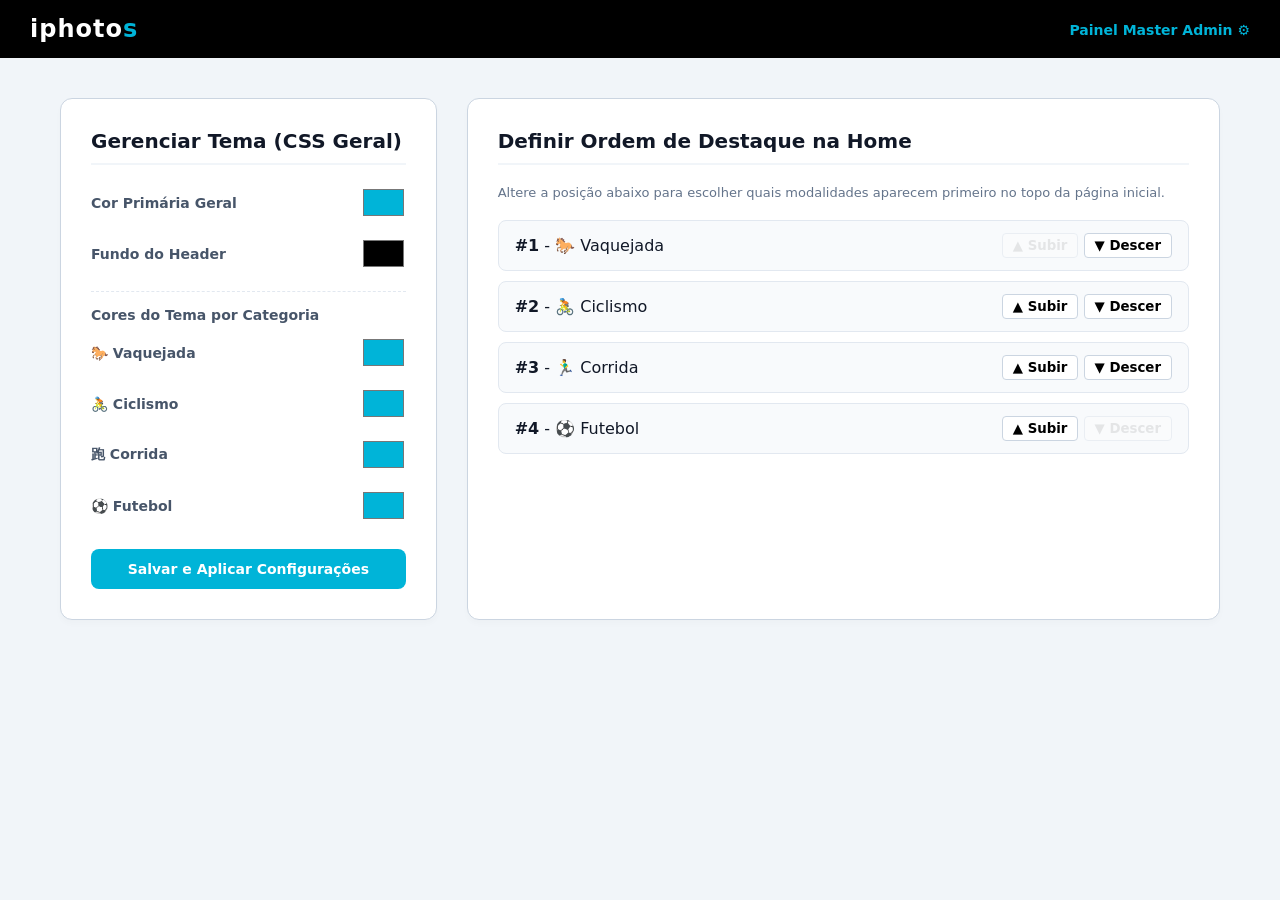
==== admin.html @ 204b4948 "Update admin.html" ====
<!DOCTYPE html>
<html lang="pt-BR">
<head>
  <meta charset="UTF-8">
  <meta name="viewport" content="width=device-width, initial-scale=1.0">
  <title>Painel Admin - iphotos</title>
  <link rel="stylesheet" href="admin.css">
  <style>
    /* Estilos extras específicos para os controles novos de ordenação */
    .item-ordem {
      display: flex;
      align-items: center;
      justify-content: space-between;
      background: #f8fafc;
      padding: 12px 16px;
      border: 1px solid #e2e8f0;
      border-radius: 8px;
      margin-bottom: 10px;
    }
    .controles-ordem button {
      background: white;
      border: 1px solid #cbd5e1;
      padding: 4px 10px;
      border-radius: 4px;
      cursor: pointer;
      font-weight: bold;
    }
    .controles-ordem button:hover {
      background: #f1f5f9;
    }
    .bloco-cores-cat {
      margin-top: 20px;
      padding-top: 15px;
      border-top: 1px dashed #e2e8f0;
    }
  </style>
</head>
<body>

  <!-- HEADER -->
  <header class="meu-header">
    <a href="index.html" class="logo">iphoto<span>s</span></a>
    <nav class="menu-links">
      <span>Painel Master Admin ⚙️</span>
    </nav>
  </header>

  <!-- GRID CENTRAL -->
  <div class="container-admin">
    
    <!-- COLUNA 1: CUSTOMIZAÇÃO DO CSS E REGRAS POR CATEGORIA -->
    <div class="card-admin">
      <h2>Gerenciar Tema (CSS Geral)</h2>
      <form onsubmit="salvarConfiguracoes(event)">
        
        <div class="seletor-cor-item">
          <label for="input-primaria">Cor Primária Geral</label>
          <input type="color" id="input-primaria" value="#00b4d8" />
        </div>

        <div class="seletor-cor-item">
          <label for="input-topo">Fundo do Header</label>
          <input type="color" id="input-topo" value="#000000" />
        </div>

        <!-- CORES PERSONALIZADAS POR CATEGORIA -->
        <div class="bloco-cores-cat">
          <h3 style="font-size: 14px; margin-bottom: 12px; color: #475569;">Cores do Tema por Categoria</h3>
          
          <div class="seletor-cor-item">
            <label>🐎 Vaquejada</label>
            <input type="color" id="cor-cat-vaquejada" value="#00b4d8" />
          </div>
          <div class="seletor-cor-item">
            <label>🚴 Ciclismo</label>
            <input type="color" id="cor-cat-ciclismo" value="#00b4d8" />
          </div>
          <div class="seletor-cor-item">
            <label>跑 Corrida</label>
            <input type="color" id="cor-cat-corrida" value="#00b4d8" />
          </div>
          <div class="seletor-cor-item">
            <label>⚽ Futebol</label>
            <input type="color" id="cor-cat-futebol" value="#00b4d8" />
          </div>
        </div>

        <button type="submit" class="btn-salvar-tema">Salvar e Aplicar Configurações</button>
      </form>
    </div>

    <!-- COLUNA 2: ORDENAÇÃO DE EVENTOS -->
    <div class="card-admin">
      <h2>Definir Ordem de Destaque na Home</h2>
      <p style="font-size: 13px; color: #64748b; margin-bottom: 20px;">
        Altere a posição abaixo para escolher quais modalidades aparecem primeiro no topo da página inicial.
      </p>
      
      <div id="lista-ordenacao-categorias">
        <!-- Gerado dinamicamente via JS para permitir subir/descer -->
      </div>
    </div>

  </div>

  <script>
    // Lista inicial de categorias que o admin pode reordenar
    let ordemCategorias = ['vaquejada', 'ciclismo', 'corrida', 'futebol'];

    // Carrega dados já salvos anteriormente se existirem
    window.onload = () => {
      if (localStorage.getItem('iphotos_ordem')) {
        ordemCategorias = JSON.parse(localStorage.getItem('iphotos_ordem'));
      }
      
      // Carrega cores salvas nos inputs
      if (localStorage.getItem('iphotos_cores_cat')) {
        const cores = JSON.parse(localStorage.getItem('iphotos_cores_cat'));
        if(cores.vaquejada) document.getElementById('cor-cat-vaquejada').value = cores.vaquejada;
        if(cores.ciclismo) document.getElementById('cor-cat-ciclismo').value = cores.ciclismo;
        if(cores.corrida) document.getElementById('cor-cat-corrida').value = cores.corrida;
        if(cores.futebol) document.getElementById('cor-cat-futebol').value = cores.futebol;
      }
      
      if(localStorage.getItem('iphotos_primaria')) document.getElementById('input-primaria').value = localStorage.getItem('iphotos_primaria');
      if(localStorage.getItem('iphotos_topo')) document.getElementById('input-topo').value = localStorage.getItem('iphotos_topo');

      renderizarControlesOrdem();
    };

    function renderizarControlesOrdem() {
      const container = document.getElementById('lista-ordenacao-categorias');
      container.innerHTML = '';

      const nomes = { vaquejada: '🐎 Vaquejada', ciclismo: '🚴 Ciclismo', corrida: '🏃‍♂️ Corrida', futebol: '⚽ Futebol' };

      ordemCategorias.forEach((cat, index) => {
        container.innerHTML += `
          <div class="item-ordem">
            <span><strong>#${index + 1}</strong> - ${nomes[cat]}</span>
            <div class="controles-ordem">
              <button type="button" onclick="moverCatar(${index}, -1)" ${index === 0 ? 'disabled style="opacity:0.3"' : ''}>▲ Subir</button>
              <button type="button" onclick="moverCatar(${index}, 1)" ${index === ordemCategorias.length - 1 ? 'disabled style="opacity:0.3"' : ''}>▼ Descer</button>
            </div>
          </div>
        `;
      });
    }

    function moverCatar(index, direcao) {
      const novaPosicao = index + direcao;
      if (novaPosicao < 0 || novaPosicao >= ordemCategorias.length) return;
      
      // Troca os elementos de lugar no Array
      const temp = ordemCategorias[index];
      ordemCategorias[index] = ordemCategorias[novaPosicao];
      ordemCategorias[novaPosicao] = temp;
      
      localStorage.setItem('iphotos_ordem', JSON.stringify(ordemCategorias));
      renderizarControlesOrdem();
    }

    function salvarConfiguracoes(e) {
      e.preventDefault();
      
      // Salva Cores Gerais
      localStorage.setItem('iphotos_primaria', document.getElementById('input-primaria').value);
      localStorage.setItem('iphotos_topo', document.getElementById('input-topo').value);

      // Salva Cores por Categoria
      const coresPorCategoria = {
        vaquejada: document.getElementById('cor-cat-vaquejada').value,
        ciclismo: document.getElementById('cor-cat-ciclismo').value,
        corrida: document.getElementById('cor-cat-corrida').value,
        futebol: document.getElementById('cor-cat-futebol').value
      };
      localStorage.setItem('iphotos_cores_cat', JSON.stringify(coresPorCategoria));

      alert('Configurações salvas! A ordem dos eventos e o tema por categoria foram aplicados na Home.');
    }
  </script>
</body>
</html>
---- admin.css ----
/* VARIÁVEIS DA SUA IDENTIDADE VISUAL */
:root {
  --cor-fundo-geral: #f1f5f9;       
  --cor-texto-principal: #111827;   
  --cor-topo-fundo: #000000;        
  --cor-topo-texto: #ffffff;        
  --cor-primaria: #00b4d8;          
  --cor-primaria-hover: #0077b6;    
  --cor-card-fundo: #ffffff;        
  --cor-card-borda: #cbd5e1;        
}

/* ESTILOS BASE */
* {
  box-sizing: border-box;
  margin: 0;
  padding: 0;
  font-family: system-ui, -apple-system, sans-serif;
}

body {
  background-color: var(--cor-fundo-geral);
  color: var(--cor-texto-principal);
  min-height: 100vh;
  display: flex;
  flex-direction: column;
}

/* Header */
.meu-header {
  background-color: var(--cor-topo-fundo);
  color: var(--cor-topo-texto);
  padding: 15px 30px;
  display: flex;
  justify-content: space-between;
  align-items: center;
}

.logo {
  font-size: 24px;
  font-weight: 900;
  letter-spacing: 1px;
  text-decoration: none;
  color: var(--cor-topo-texto);
}

.logo span {
  color: var(--cor-primaria);
}

.menu-links span {
  font-size: 14px;
  font-weight: bold;
  color: var(--cor-primaria);
}

/* Layout do Painel Admin */
.container-admin {
  max-width: 1200px;
  margin: 40px auto;
  padding: 0 20px;
  width: 100%;
  display: grid;
  grid-template-columns: 1fr 2fr;
  gap: 30px;
}

@media (max-width: 768px) {
  .container-admin {
    grid-template-columns: 1fr;
  }
}

.card-admin {
  background-color: var(--cor-card-fundo);
  border: 1px solid var(--cor-card-borda);
  border-radius: 12px;
  padding: 30px;
  box-shadow: 0 4px 6px rgba(0,0,0,0.02);
}

.card-admin h2 {
  font-size: 20px;
  font-weight: 800;
  margin-bottom: 20px;
  border-bottom: 2px solid #f1f5f9;
  padding-bottom: 10px;
}

/* Configurações de Cores */
.seletor-cor-item {
  display: flex;
  align-items: center;
  justify-content: space-between;
  margin-bottom: 16px;
}

.seletor-cor-item label {
  font-size: 14px;
  font-weight: 600;
  color: #475569;
}

.seletor-cor-item input[type="color"] {
  border: none;
  width: 45px;
  height: 35px;
  border-radius: 6px;
  cursor: pointer;
  background: none;
}

.btn-salvar-tema {
  width: 100%;
  background-color: var(--cor-primaria);
  color: white;
  border: none;
  padding: 12px;
  border-radius: 8px;
  font-size: 14px;
  font-weight: 700;
  cursor: pointer;
  transition: background 0.2s;
  margin-top: 10px;
}

.btn-salvar-tema:hover {
  background-color: var(--cor-primaria-hover);
}

/* Tabela de Aprovação de Fotógrafos */
.lista-fotografos {
  width: 100%;
  border-collapse: collapse;
}

.lista-fotografos th {
  text-align: left;
  padding: 12px;
  background-color: #f8fafc;
  color: #64748b;
  font-size: 13px;
  font-weight: 600;
  border-bottom: 2px solid #e2e8f0;
}

.lista-fotografos td {
  padding: 14px 12px;
  border-bottom: 1px solid #f1f5f9;
  font-size: 14px;
}

.btn-aprovar {
  background-color: #dcfce7;
  color: #15803d;
  border: none;
  padding: 6px 12px;
  border-radius: 6px;
  font-weight: 600;
  font-size: 12px;
  cursor: pointer;
  transition: opacity 0.2s;
}

.btn-aprovar:hover {
  opacity: 0.8;
}
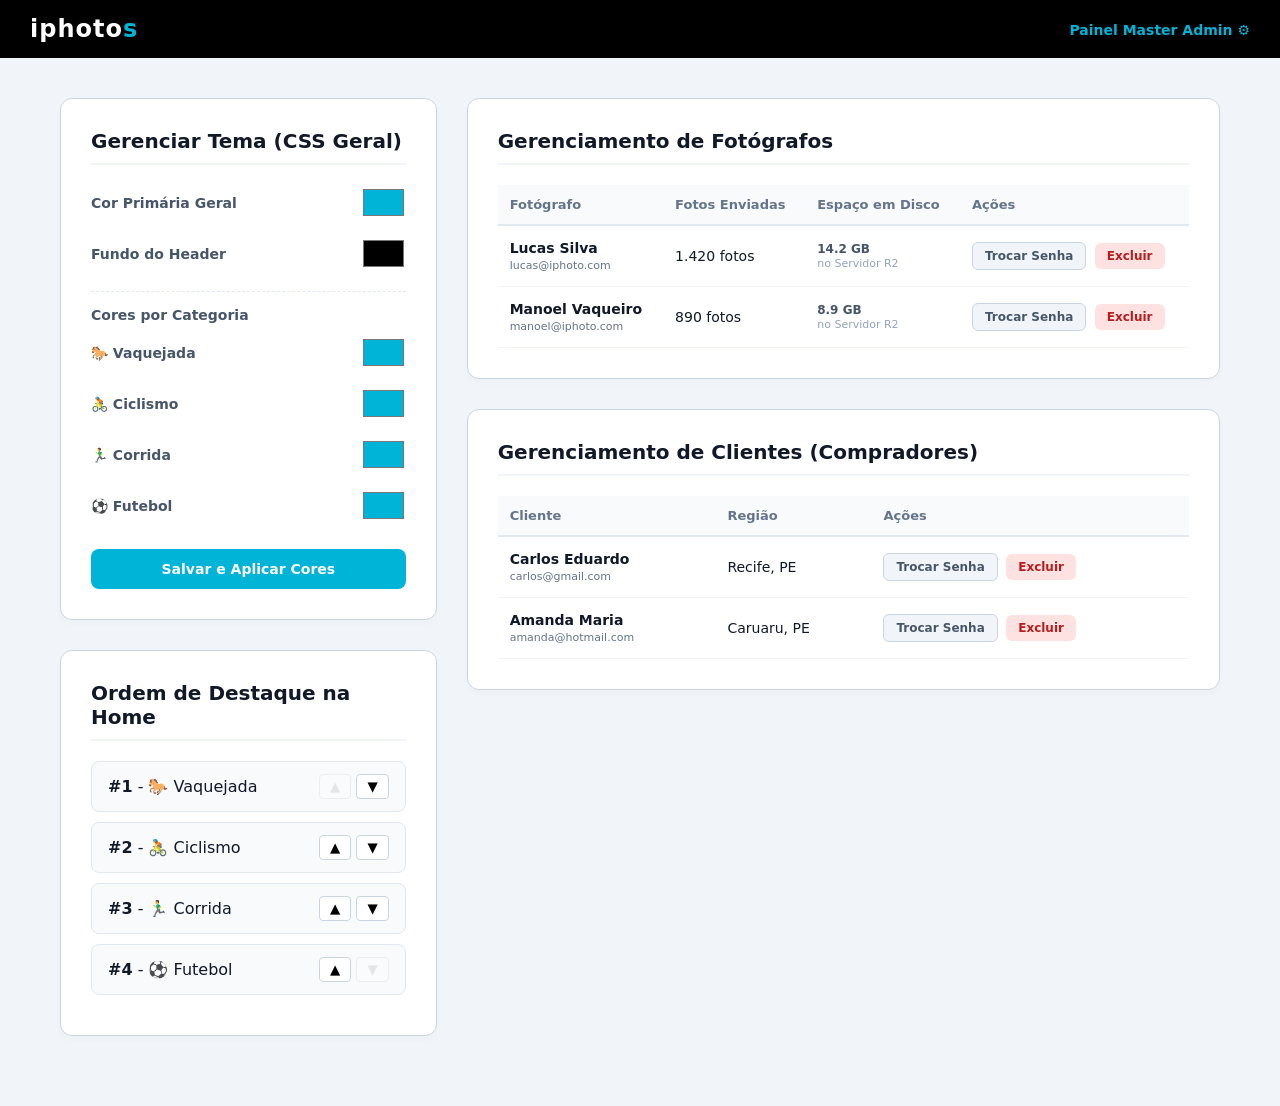
==== commit b23727c1: "Update admin.html" ====
--- a/admin.html
+++ b/admin.html
@@ -6,7 +6,6 @@
   <title>Painel Admin - iphotos</title>
   <link rel="stylesheet" href="admin.css">
   <style>
-    /* Estilos extras específicos para os controles novos de ordenação */
     .item-ordem {
       display: flex;
       align-items: center;
@@ -25,9 +24,6 @@
       cursor: pointer;
       font-weight: bold;
     }
-    .controles-ordem button:hover {
-      background: #f1f5f9;
-    }
     .bloco-cores-cat {
       margin-top: 20px;
       padding-top: 15px;
@@ -48,72 +44,134 @@
   <!-- GRID CENTRAL -->
   <div class="container-admin">
     
-    <!-- COLUNA 1: CUSTOMIZAÇÃO DO CSS E REGRAS POR CATEGORIA -->
-    <div class="card-admin">
-      <h2>Gerenciar Tema (CSS Geral)</h2>
-      <form onsubmit="salvarConfiguracoes(event)">
-        
-        <div class="seletor-cor-item">
-          <label for="input-primaria">Cor Primária Geral</label>
-          <input type="color" id="input-primaria" value="#00b4d8" />
-        </div>
-
-        <div class="seletor-cor-item">
-          <label for="input-topo">Fundo do Header</label>
-          <input type="color" id="input-topo" value="#000000" />
-        </div>
-
-        <!-- CORES PERSONALIZADAS POR CATEGORIA -->
-        <div class="bloco-cores-cat">
-          <h3 style="font-size: 14px; margin-bottom: 12px; color: #475569;">Cores do Tema por Categoria</h3>
-          
+    <!-- ESQUERDA: CONTROLES VISUAIS E DE CORES -->
+    <div>
+      <div class="card-admin">
+        <h2>Gerenciar Tema (CSS Geral)</h2>
+        <form onsubmit="salvarConfiguracoes(event)">
           <div class="seletor-cor-item">
-            <label>🐎 Vaquejada</label>
-            <input type="color" id="cor-cat-vaquejada" value="#00b4d8" />
+            <label for="input-primaria">Cor Primária Geral</label>
+            <input type="color" id="input-primaria" value="#00b4d8" />
           </div>
           <div class="seletor-cor-item">
-            <label>🚴 Ciclismo</label>
-            <input type="color" id="cor-cat-ciclismo" value="#00b4d8" />
-          </div>
-          <div class="seletor-cor-item">
-            <label>跑 Corrida</label>
-            <input type="color" id="cor-cat-corrida" value="#00b4d8" />
-          </div>
-          <div class="seletor-cor-item">
-            <label>⚽ Futebol</label>
-            <input type="color" id="cor-cat-futebol" value="#00b4d8" />
-          </div>
-        </div>
-
-        <button type="submit" class="btn-salvar-tema">Salvar e Aplicar Configurações</button>
-      </form>
+            <label for="input-topo">Fundo do Header</label>
+            <input type="color" id="input-topo" value="#000000" />
+          </div>
+
+          <div class="bloco-cores-cat">
+            <h3 style="font-size: 14px; margin-bottom: 12px; color: #475569;">Cores por Categoria</h3>
+            <div class="seletor-cor-item"><label>🐎 Vaquejada</label><input type="color" id="cor-cat-vaquejada" value="#00b4d8" /></div>
+            <div class="seletor-cor-item"><label>🚴 Ciclismo</label><input type="color" id="cor-cat-ciclismo" value="#00b4d8" /></div>
+            <div class="seletor-cor-item"><label>🏃‍♂️ Corrida</label><input type="color" id="cor-cat-corrida" value="#00b4d8" /></div>
+            <div class="seletor-cor-item"><label>⚽ Futebol</label><input type="color" id="cor-cat-futebol" value="#00b4d8" /></div>
+          </div>
+          <button type="submit" class="btn-salvar-tema">Salvar e Aplicar Cores</button>
+        </form>
+      </div>
+
+      <div class="card-admin">
+        <h2>Ordem de Destaque na Home</h2>
+        <div id="lista-ordenacao-categorias"></div>
+      </div>
     </div>
 
-    <!-- COLUNA 2: ORDENAÇÃO DE EVENTOS -->
-    <div class="card-admin">
-      <h2>Definir Ordem de Destaque na Home</h2>
-      <p style="font-size: 13px; color: #64748b; margin-bottom: 20px;">
-        Altere a posição abaixo para escolher quais modalidades aparecem primeiro no topo da página inicial.
-      </p>
+    <!-- DIREITA: MECÂNICA DE GERENCIAMENTO DE CONTAS E DISCO -->
+    <div>
       
-      <div id="lista-ordenacao-categorias">
-        <!-- Gerado dinamicamente via JS para permitir subir/descer -->
-      </div>
+      <!-- TABELA FOTÓGRAFOS -->
+      <div class="card-admin">
+        <h2>Gerenciamento de Fotógrafos</h2>
+        <table class="lista-admin">
+          <thead>
+            <tr>
+              <th>Fotógrafo</th>
+              <th>Fotos Enviadas</th>
+              <th>Espaço em Disco</th>
+              <th>Ações</th>
+            </tr>
+          </thead>
+          <tbody>
+            <tr id="linha-foto-1">
+              <td><strong>Lucas Silva</strong><br><span style="font-size:11px; color:#64748b;">lucas@iphoto.com</span></td>
+              <td>1.420 fotos</td>
+              <td><span class="badge-armazenamento">14.2 GB <br><span class="sub-badge">no Servidor R2</span></span></td>
+              <td>
+                <button class="btn-senha" onclick="alterarSenhaUsuario('Lucas Silva')">Trocar Senha</button>
+                <button class="btn-excluir" onclick="excluirUsuario('linha-foto-1', 'Lucas Silva')">Excluir</button>
+              </td>
+            </tr>
+            <tr id="linha-foto-2">
+              <td><strong>Manoel Vaqueiro</strong><br><span style="font-size:11px; color:#64748b;">manoel@iphoto.com</span></td>
+              <td>890 fotos</td>
+              <td><span class="badge-armazenamento">8.9 GB <br><span class="sub-badge">no Servidor R2</span></span></td>
+              <td>
+                <button class="btn-senha" onclick="alterarSenhaUsuario('Manoel Vaqueiro')">Trocar Senha</button>
+                <button class="btn-excluir" onclick="excluirUsuario('linha-foto-2', 'Manoel Vaqueiro')">Excluir</button>
+              </td>
+            </tr>
+          </tbody>
+        </table>
+      </div>
+
+      <!-- TABELA CLIENTES -->
+      <div class="card-admin">
+        <h2>Gerenciamento de Clientes (Compradores)</h2>
+        <table class="lista-admin">
+          <thead>
+            <tr>
+              <th>Cliente</th>
+              <th>Região</th>
+              <th>Ações</th>
+            </tr>
+          </thead>
+          <tbody>
+            <tr id="linha-cliente-1">
+              <td><strong>Carlos Eduardo</strong><br><span style="font-size:11px; color:#64748b;">carlos@gmail.com</span></td>
+              <td>Recife, PE</td>
+              <td>
+                <button class="btn-senha" onclick="alterarSenhaUsuario('Carlos Eduardo')">Trocar Senha</button>
+                <button class="btn-excluir" onclick="excluirUsuario('linha-cliente-1', 'Carlos Eduardo')">Excluir</button>
+              </td>
+            </tr>
+            <tr id="linha-cliente-2">
+              <td><strong>Amanda Maria</strong><br><span style="font-size:11px; color:#64748b;">amanda@hotmail.com</span></td>
+              <td>Caruaru, PE</td>
+              <td>
+                <button class="btn-senha" onclick="alterarSenhaUsuario('Amanda Maria')">Trocar Senha</button>
+                <button class="btn-excluir" onclick="excluirUsuario('linha-cliente-2', 'Amanda Maria')">Excluir</button>
+              </td>
+            </tr>
+          </tbody>
+        </table>
+      </div>
+
     </div>
-
   </div>
 
   <script>
-    // Lista inicial de categorias que o admin pode reordenar
+    // Lógica das Ações Novas
+    function alterarSenhaUsuario(nome) {
+      const novaSenha = prompt(`Digite a nova senha para ${nome}:`);
+      if (novaSenha && novaSenha.trim().length >= 6) {
+        alert(`Sucesso! A senha de ${nome} foi alterada visualmente no painel.`);
+      } else if (novaSenha) {
+        alert('Erro: A senha precisa ter pelo menos 6 caracteres.');
+      }
+    }
+
+    function excluirUsuario(idLinha, nome) {
+      const confirmacao = confirm(`Tem certeza absoluta que deseja deletar a conta de ${nome}? Todas as fotos ou compras associadas serão perdidas.`);
+      if (confirmacao) {
+        document.getElementById(idLinha).remove();
+        alert(`A conta de ${nome} foi removida da interface.`);
+      }
+    }
+
+    // Mantendo a lógica de Ordenação anterior
     let ordemCategorias = ['vaquejada', 'ciclismo', 'corrida', 'futebol'];
 
-    // Carrega dados já salvos anteriormente se existirem
     window.onload = () => {
-      if (localStorage.getItem('iphotos_ordem')) {
-        ordemCategorias = JSON.parse(localStorage.getItem('iphotos_ordem'));
-      }
-      
-      // Carrega cores salvas nos inputs
+      if (localStorage.getItem('iphotos_ordem')) {ordemCategorias = JSON.parse(localStorage.getItem('iphotos_ordem'));}
       if (localStorage.getItem('iphotos_cores_cat')) {
         const cores = JSON.parse(localStorage.getItem('iphotos_cores_cat'));
         if(cores.vaquejada) document.getElementById('cor-cat-vaquejada').value = cores.vaquejada;
@@ -121,26 +179,22 @@
         if(cores.corrida) document.getElementById('cor-cat-corrida').value = cores.corrida;
         if(cores.futebol) document.getElementById('cor-cat-futebol').value = cores.futebol;
       }
-      
       if(localStorage.getItem('iphotos_primaria')) document.getElementById('input-primaria').value = localStorage.getItem('iphotos_primaria');
       if(localStorage.getItem('iphotos_topo')) document.getElementById('input-topo').value = localStorage.getItem('iphotos_topo');
-
       renderizarControlesOrdem();
     };
 
     function renderizarControlesOrdem() {
       const container = document.getElementById('lista-ordenacao-categorias');
       container.innerHTML = '';
-
       const nomes = { vaquejada: '🐎 Vaquejada', ciclismo: '🚴 Ciclismo', corrida: '🏃‍♂️ Corrida', futebol: '⚽ Futebol' };
-
       ordemCategorias.forEach((cat, index) => {
         container.innerHTML += `
           <div class="item-ordem">
             <span><strong>#${index + 1}</strong> - ${nomes[cat]}</span>
             <div class="controles-ordem">
-              <button type="button" onclick="moverCatar(${index}, -1)" ${index === 0 ? 'disabled style="opacity:0.3"' : ''}>▲ Subir</button>
-              <button type="button" onclick="moverCatar(${index}, 1)" ${index === ordemCategorias.length - 1 ? 'disabled style="opacity:0.3"' : ''}>▼ Descer</button>
+              <button type="button" onclick="moverCatar(${index}, -1)" ${index === 0 ? 'disabled style="opacity:0.3"' : ''}>▲</button>
+              <button type="button" onclick="moverCatar(${index}, 1)" ${index === ordemCategorias.length - 1 ? 'disabled style="opacity:0.3"' : ''}>▼</button>
             </div>
           </div>
         `;
@@ -150,24 +204,17 @@
     function moverCatar(index, direcao) {
       const novaPosicao = index + direcao;
       if (novaPosicao < 0 || novaPosicao >= ordemCategorias.length) return;
-      
-      // Troca os elementos de lugar no Array
       const temp = ordemCategorias[index];
       ordemCategorias[index] = ordemCategorias[novaPosicao];
       ordemCategorias[novaPosicao] = temp;
-      
       localStorage.setItem('iphotos_ordem', JSON.stringify(ordemCategorias));
       renderizarControlesOrdem();
     }
 
     function salvarConfiguracoes(e) {
       e.preventDefault();
-      
-      // Salva Cores Gerais
       localStorage.setItem('iphotos_primaria', document.getElementById('input-primaria').value);
       localStorage.setItem('iphotos_topo', document.getElementById('input-topo').value);
-
-      // Salva Cores por Categoria
       const coresPorCategoria = {
         vaquejada: document.getElementById('cor-cat-vaquejada').value,
         ciclismo: document.getElementById('cor-cat-ciclismo').value,
@@ -175,8 +222,7 @@
         futebol: document.getElementById('cor-cat-futebol').value
       };
       localStorage.setItem('iphotos_cores_cat', JSON.stringify(coresPorCategoria));
-
-      alert('Configurações salvas! A ordem dos eventos e o tema por categoria foram aplicados na Home.');
+      alert('Configurações salvas e aplicadas na Home!');
     }
   </script>
 </body>
--- a/admin.css
+++ b/admin.css
@@ -26,7 +26,6 @@
   flex-direction: column;
 }
 
-/* Header */
 .meu-header {
   background-color: var(--cor-topo-fundo);
   color: var(--cor-topo-texto);
@@ -54,7 +53,6 @@
   color: var(--cor-primaria);
 }
 
-/* Layout do Painel Admin */
 .container-admin {
   max-width: 1200px;
   margin: 40px auto;
@@ -77,6 +75,7 @@
   border-radius: 12px;
   padding: 30px;
   box-shadow: 0 4px 6px rgba(0,0,0,0.02);
+  margin-bottom: 30px;
 }
 
 .card-admin h2 {
@@ -87,7 +86,7 @@
   padding-bottom: 10px;
 }
 
-/* Configurações de Cores */
+/* Seletores de Cores */
 .seletor-cor-item {
   display: flex;
   align-items: center;
@@ -128,13 +127,14 @@
   background-color: var(--cor-primaria-hover);
 }
 
-/* Tabela de Aprovação de Fotógrafos */
-.lista-fotografos {
+/* Tabelas Administrativas */
+.lista-admin {
   width: 100%;
   border-collapse: collapse;
+  margin-top: 10px;
 }
 
-.lista-fotografos th {
+.lista-admin th {
   text-align: left;
   padding: 12px;
   background-color: #f8fafc;
@@ -144,24 +144,54 @@
   border-bottom: 2px solid #e2e8f0;
 }
 
-.lista-fotografos td {
+.lista-admin td {
   padding: 14px 12px;
   border-bottom: 1px solid #f1f5f9;
   font-size: 14px;
 }
 
-.btn-aprovar {
-  background-color: #dcfce7;
-  color: #15803d;
+/* Botões do Painel */
+.btn-senha {
+  background-color: #f1f5f9;
+  color: #475569;
+  border: 1px solid #cbd5e1;
+  padding: 6px 12px;
+  border-radius: 6px;
+  font-weight: 600;
+  font-size: 12px;
+  cursor: pointer;
+  margin-right: 4px;
+}
+
+.btn-senha:hover {
+  background-color: #e2e8f0;
+}
+
+.btn-excluir {
+  background-color: #fee2e2;
+  color: #b91c1c;
   border: none;
   padding: 6px 12px;
   border-radius: 6px;
   font-weight: 600;
   font-size: 12px;
   cursor: pointer;
-  transition: opacity 0.2s;
 }
 
-.btn-aprovar:hover {
-  opacity: 0.8;
+.btn-excluir:hover {
+  background-color: #fca5a5;
 }
+
+/* Indicadores de Armazenamento e Envio */
+.badge-armazenamento {
+  display: block;
+  font-size: 12px;
+  font-weight: bold;
+  color: #475569;
+}
+
+.sub-badge {
+  font-size: 11px;
+  color: #94a3b8;
+  font-weight: normal;
+}
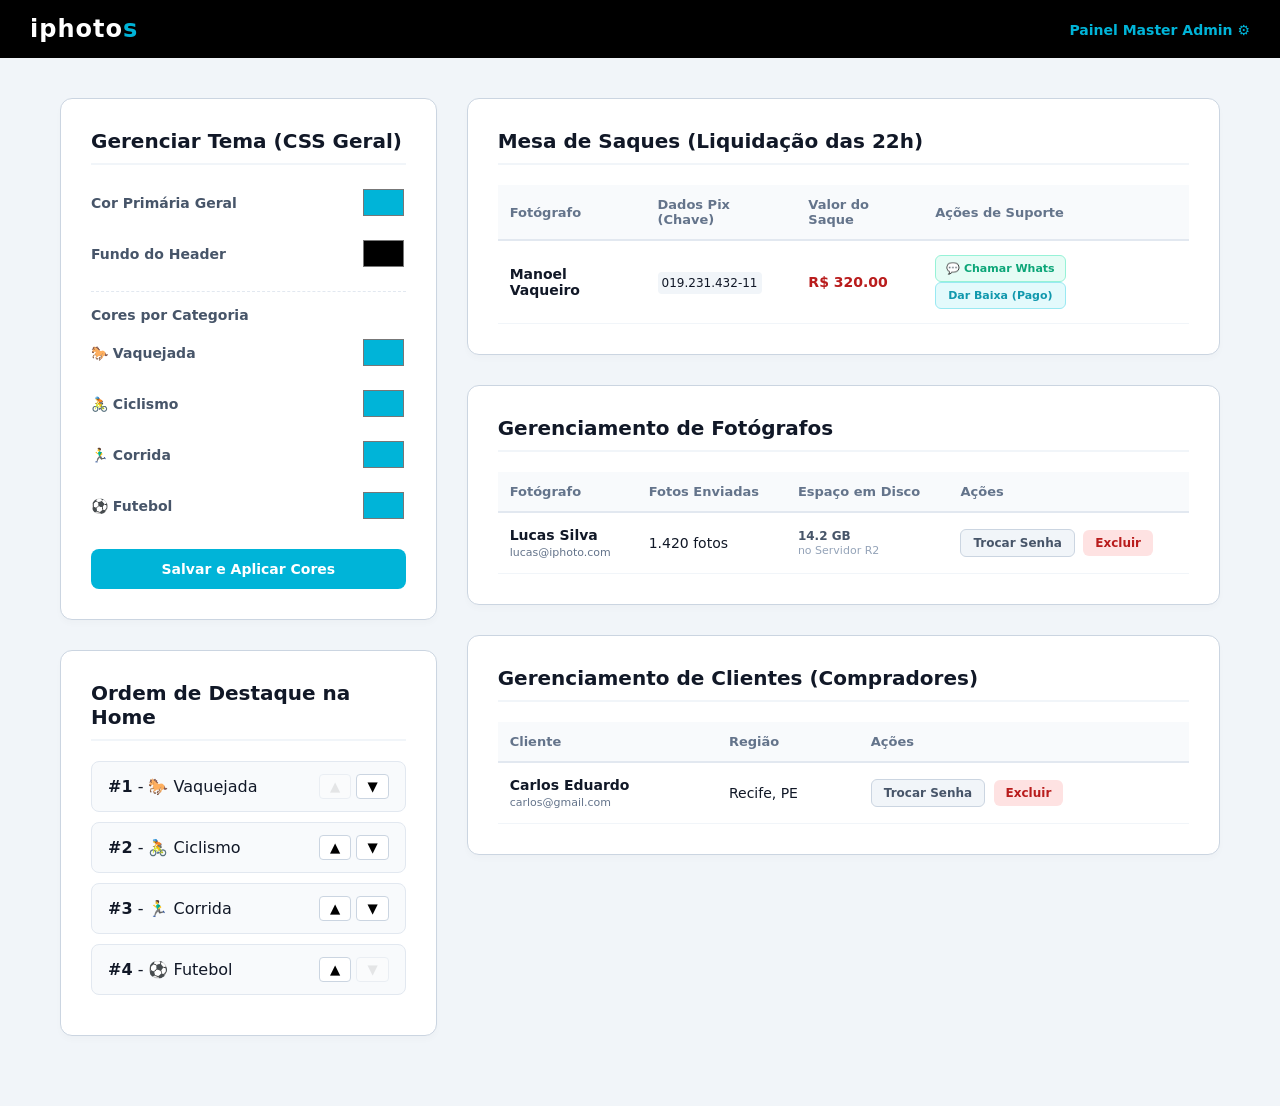
==== commit 312bad05: "Update admin.html" ====
--- a/admin.html
+++ b/admin.html
@@ -6,28 +6,50 @@
   <title>Painel Admin - iphotos</title>
   <link rel="stylesheet" href="admin.css">
   <style>
-    .item-ordem {
-      display: flex;
-      align-items: center;
-      justify-content: space-between;
-      background: #f8fafc;
-      padding: 12px 16px;
-      border: 1px solid #e2e8f0;
-      border-radius: 8px;
-      margin-bottom: 10px;
-    }
-    .controles-ordem button {
-      background: white;
-      border: 1px solid #cbd5e1;
-      padding: 4px 10px;
-      border-radius: 4px;
+    .item-ordem { 
+      display: flex; 
+      align-items: center; 
+      justify-content: space-between; 
+      background: #f8fafc; 
+      padding: 12px 16px; 
+      border: 1px solid #e2e8f0; 
+      border-radius: 8px; 
+      margin-bottom: 10px; 
+    }
+    .controles-ordem button { 
+      background: white; 
+      border: 1px solid #cbd5e1; 
+      padding: 4px 10px; 
+      border-radius: 4px; 
+      cursor: pointer; 
+      font-weight: bold; 
+    }
+    .bloco-cores-cat { 
+      margin-top: 20px; 
+      padding-top: 15px; 
+      border-top: 1px dashed #e2e8f0; 
+    }
+    .btn-whatsapp-link {
+      background-color: #e6fcf5;
+      color: #0ca678;
+      border: 1px solid #96f2d7;
+      padding: 6px 10px;
+      border-radius: 6px;
+      font-weight: 600;
+      font-size: 11px;
+      text-decoration: none;
+      display: inline-block;
+      margin-right: 4px;
+    }
+    .btn-pagar-pix {
+      background-color: #e3fafc;
+      color: #1098ad;
+      border: 1px solid #99e9f2;
+      padding: 6px 12px;
+      border-radius: 6px;
+      font-weight: bold;
+      font-size: 11px;
       cursor: pointer;
-      font-weight: bold;
-    }
-    .bloco-cores-cat {
-      margin-top: 20px;
-      padding-top: 15px;
-      border-top: 1px dashed #e2e8f0;
     }
   </style>
 </head>
@@ -44,7 +66,7 @@
   <!-- GRID CENTRAL -->
   <div class="container-admin">
     
-    <!-- ESQUERDA: CONTROLES VISUAIS E DE CORES -->
+    <!-- ESQUERDA: CONFIGURAÇÕES VISUAIS -->
     <div>
       <div class="card-admin">
         <h2>Gerenciar Tema (CSS Geral)</h2>
@@ -57,7 +79,6 @@
             <label for="input-topo">Fundo do Header</label>
             <input type="color" id="input-topo" value="#000000" />
           </div>
-
           <div class="bloco-cores-cat">
             <h3 style="font-size: 14px; margin-bottom: 12px; color: #475569;">Cores por Categoria</h3>
             <div class="seletor-cor-item"><label>🐎 Vaquejada</label><input type="color" id="cor-cat-vaquejada" value="#00b4d8" /></div>
@@ -75,99 +96,125 @@
       </div>
     </div>
 
-    <!-- DIREITA: MECÂNICA DE GERENCIAMENTO DE CONTAS E DISCO -->
+    <!-- DIREITA: MODERAÇÃO DE CONTAS E SAQUES PIX -->
     <div>
       
-      <!-- TABELA FOTÓGRAFOS -->
-      <div class="card-admin">
-        <h2>Gerenciamento de Fotógrafos</h2>
+      <!-- MESA DE LIQUIDAÇÃO DE SAQUES DIÁRIOS (22H) -->
+      <div class="card-admin">
+        <h2>Mesa de Saques (Liquidação das 22h)</h2>
         <table class="lista-admin">
           <thead>
             <tr>
               <th>Fotógrafo</th>
-              <th>Fotos Enviadas</th>
-              <th>Espaço em Disco</th>
-              <th>Ações</th>
+              <th>Dados Pix (Chave)</th>
+              <th>Valor do Saque</th>
+              <th>Ações de Suporte</th>
             </tr>
+          </thead>
+          <tbody id="tabela-saques-admin">
+            <!-- As ordens de transferências enviadas nascerão aqui pelo script da Parte 2 -->
+          </tbody>
+        </table>
+      </div>
+
+      <!-- REVISÃO FOTÓGRAFOS -->
+      <div class="card-admin">
+        <h2>Gerenciamento de Fotógrafos</h2>
+        <table class="lista-admin">
+          <thead>
+            <tr><th>Fotógrafo</th><th>Fotos Enviadas</th><th>Espaço em Disco</th><th>Ações</th></tr>
           </thead>
           <tbody>
             <tr id="linha-foto-1">
-              <td><strong>Lucas Silva</strong><br><span style="font-size:11px; color:#64748b;">lucas@iphoto.com</span></td>
+              <td><strong>Lucas Silva</strong><br><span style="font-size:11px;color:#64748b;">lucas@iphoto.com</span></td>
               <td>1.420 fotos</td>
-              <td><span class="badge-armazenamento">14.2 GB <br><span class="sub-badge">no Servidor R2</span></span></td>
+              <td><span class="badge-armazenamento">14.2 GB<br><span class="sub-badge">no Servidor R2</span></span></td>
               <td>
                 <button class="btn-senha" onclick="alterarSenhaUsuario('Lucas Silva')">Trocar Senha</button>
                 <button class="btn-excluir" onclick="excluirUsuario('linha-foto-1', 'Lucas Silva')">Excluir</button>
               </td>
             </tr>
-            <tr id="linha-foto-2">
-              <td><strong>Manoel Vaqueiro</strong><br><span style="font-size:11px; color:#64748b;">manoel@iphoto.com</span></td>
-              <td>890 fotos</td>
-              <td><span class="badge-armazenamento">8.9 GB <br><span class="sub-badge">no Servidor R2</span></span></td>
-              <td>
-                <button class="btn-senha" onclick="alterarSenhaUsuario('Manoel Vaqueiro')">Trocar Senha</button>
-                <button class="btn-excluir" onclick="excluirUsuario('linha-foto-2', 'Manoel Vaqueiro')">Excluir</button>
-              </td>
-            </tr>
           </tbody>
         </table>
       </div>
 
-      <!-- TABELA CLIENTES -->
+      <!-- REVISÃO CLIENTES -->
       <div class="card-admin">
         <h2>Gerenciamento de Clientes (Compradores)</h2>
         <table class="lista-admin">
           <thead>
-            <tr>
-              <th>Cliente</th>
-              <th>Região</th>
-              <th>Ações</th>
-            </tr>
+            <tr><th>Cliente</th><th>Região</th><th>Ações</th></tr>
           </thead>
           <tbody>
             <tr id="linha-cliente-1">
-              <td><strong>Carlos Eduardo</strong><br><span style="font-size:11px; color:#64748b;">carlos@gmail.com</span></td>
+              <td><strong>Carlos Eduardo</strong><br><span style="font-size:11px;color:#64748b;">carlos@gmail.com</span></td>
               <td>Recife, PE</td>
               <td>
                 <button class="btn-senha" onclick="alterarSenhaUsuario('Carlos Eduardo')">Trocar Senha</button>
                 <button class="btn-excluir" onclick="excluirUsuario('linha-cliente-1', 'Carlos Eduardo')">Excluir</button>
               </td>
             </tr>
-            <tr id="linha-cliente-2">
-              <td><strong>Amanda Maria</strong><br><span style="font-size:11px; color:#64748b;">amanda@hotmail.com</span></td>
-              <td>Caruaru, PE</td>
-              <td>
-                <button class="btn-senha" onclick="alterarSenhaUsuario('Amanda Maria')">Trocar Senha</button>
-                <button class="btn-excluir" onclick="excluirUsuario('linha-cliente-2', 'Amanda Maria')">Excluir</button>
-              </td>
-            </tr>
           </tbody>
         </table>
       </div>
 
     </div>
   </div>
-
+  <!-- SCRIPT DE INTELIGÊNCIA DO ADMINISTRADOR, REORDENAÇÃO E MESA DE SAQUES -->
   <script>
-    // Lógica das Ações Novas
+    // LÓGICA COMPLETA DE RENDERIZAÇÃO DOS PEDIDOS DE SAQUE ENVIADOS
+    function carregarFilaSaquesAdmin() {
+      const container = document.getElementById('tabela-saques-admin');
+      container.innerHTML = '';
+
+      // Puxa solicitações locais reais ou monta uma inicial de teste para visualização rápida
+      let saques = localStorage.getItem('iphotos_fila_saques') ? JSON.parse(localStorage.getItem('iphotos_fila_saques')) : [
+        { id: 101, fotografo: "Manoel Vaqueiro", chave: "019.231.432-11", whatsapp: "81999887766", valor: "320.00" }
+      ];
+
+      if(saques.length === 0) {
+        container.innerHTML = `<tr><td colspan="4" style="text-align:center;color:#64748b;padding:20px;">Nenhuma transferência pendente na mesa de saques.</td></tr>`;
+        return;
+      }
+
+      saques.forEach(item => {
+        container.innerHTML += `
+          <tr id="pedido-saque-${item.id}">
+            <td><strong>${item.fotografo}</strong></td>
+            <td><code style="background:#f1f5f9;padding:4px;border-radius:4px;font-size:12px;">${item.chave}</code></td>
+            <td><strong style="color:#b91c1c;">R$ ${item.valor}</strong></td>
+            <td>
+              <a href="https://wa.me{item.whatsapp}" target="_blank" class="btn-whatsapp-link">💬 Chamar Whats</a>
+              <button class="btn-pagar-pix" onclick="confirmarEfetivacaoPix(${item.id}, '${item.fotografo}')">Dar Baixa (Pago)</button>
+            </td>
+          </tr>
+        `;
+      });
+    }
+
+    function confirmarEfetivacaoPix(id, nome) {
+      if(confirm(`Você confirma que abriu o aplicativo do banco e realizou a transferência do Pix para ${nome}?`)) {
+        // Remove da visualização e limpa da fila local
+        const el = document.getElementById(`pedido-saque-${id}`);
+        if(el) el.remove();
+        
+        let saques = JSON.parse(localStorage.getItem('iphotos_fila_saques')) || [];
+        saques = saques.filter(s => s.id !== id);
+        localStorage.setItem('iphotos_fila_saques', JSON.stringify(saques));
+        alert(`Sucesso! Liquidação de saque registrada para ${nome}.`);
+        carregarFilaSaquesAdmin();
+      }
+    }
+
     function alterarSenhaUsuario(nome) {
       const novaSenha = prompt(`Digite a nova senha para ${nome}:`);
-      if (novaSenha && novaSenha.trim().length >= 6) {
-        alert(`Sucesso! A senha de ${nome} foi alterada visualmente no painel.`);
-      } else if (novaSenha) {
-        alert('Erro: A senha precisa ter pelo menos 6 caracteres.');
-      }
+      if (novaSenha && novaSenha.trim().length >= 6) alert(`Sucesso! A senha de ${nome} foi alterada.`);
     }
 
     function excluirUsuario(idLinha, nome) {
-      const confirmacao = confirm(`Tem certeza absoluta que deseja deletar a conta de ${nome}? Todas as fotos ou compras associadas serão perdidas.`);
-      if (confirmacao) {
-        document.getElementById(idLinha).remove();
-        alert(`A conta de ${nome} foi removida da interface.`);
-      }
-    }
-
-    // Mantendo a lógica de Ordenação anterior
+      if (confirm(`Tem certeza absoluta que deseja deletar a conta de ${nome}?`)) document.getElementById(idLinha).remove();
+    }
+
     let ordemCategorias = ['vaquejada', 'ciclismo', 'corrida', 'futebol'];
 
     window.onload = () => {
@@ -182,19 +229,24 @@
       if(localStorage.getItem('iphotos_primaria')) document.getElementById('input-primaria').value = localStorage.getItem('iphotos_primaria');
       if(localStorage.getItem('iphotos_topo')) document.getElementById('input-topo').value = localStorage.getItem('iphotos_topo');
       renderizarControlesOrdem();
+      carregarFilaSaquesAdmin();
     };
 
     function renderizarControlesOrdem() {
       const container = document.getElementById('lista-ordenacao-categorias');
       container.innerHTML = '';
       const nomes = { vaquejada: '🐎 Vaquejada', ciclismo: '🚴 Ciclismo', corrida: '🏃‍♂️ Corrida', futebol: '⚽ Futebol' };
+      
       ordemCategorias.forEach((cat, index) => {
+        const isFirst = index === 0;
+        const isLast = index === ordemCategorias.length - 1;
+        
         container.innerHTML += `
           <div class="item-ordem">
             <span><strong>#${index + 1}</strong> - ${nomes[cat]}</span>
             <div class="controles-ordem">
-              <button type="button" onclick="moverCatar(${index}, -1)" ${index === 0 ? 'disabled style="opacity:0.3"' : ''}>▲</button>
-              <button type="button" onclick="moverCatar(${index}, 1)" ${index === ordemCategorias.length - 1 ? 'disabled style="opacity:0.3"' : ''}>▼</button>
+              <button type="button" onclick="moverCatar(${index}, -1)" ${isFirst ? 'disabled style="opacity:0.3"' : ''}>▲</button>
+              <button type="button" onclick="moverCatar(${index}, 1)" ${isLast ? 'disabled style="opacity:0.3"' : ''}>▼</button>
             </div>
           </div>
         `;
@@ -215,14 +267,9 @@
       e.preventDefault();
       localStorage.setItem('iphotos_primaria', document.getElementById('input-primaria').value);
       localStorage.setItem('iphotos_topo', document.getElementById('input-topo').value);
-      const coresPorCategoria = {
-        vaquejada: document.getElementById('cor-cat-vaquejada').value,
-        ciclismo: document.getElementById('cor-cat-ciclismo').value,
-        corrida: document.getElementById('cor-cat-corrida').value,
-        futebol: document.getElementById('cor-cat-futebol').value
-      };
+      const coresPorCategoria = { vaquejada: document.getElementById('cor-cat-vaquejada').value, ciclismo: document.getElementById('cor-cat-ciclismo').value, corrida: document.getElementById('cor-cat-corrida').value, futebol: document.getElementById('cor-cat-futebol').value };
       localStorage.setItem('iphotos_cores_cat', JSON.stringify(coresPorCategoria));
-      alert('Configurações salvas e aplicadas na Home!');
+      alert('Configurações salvas!');
     }
   </script>
 </body>
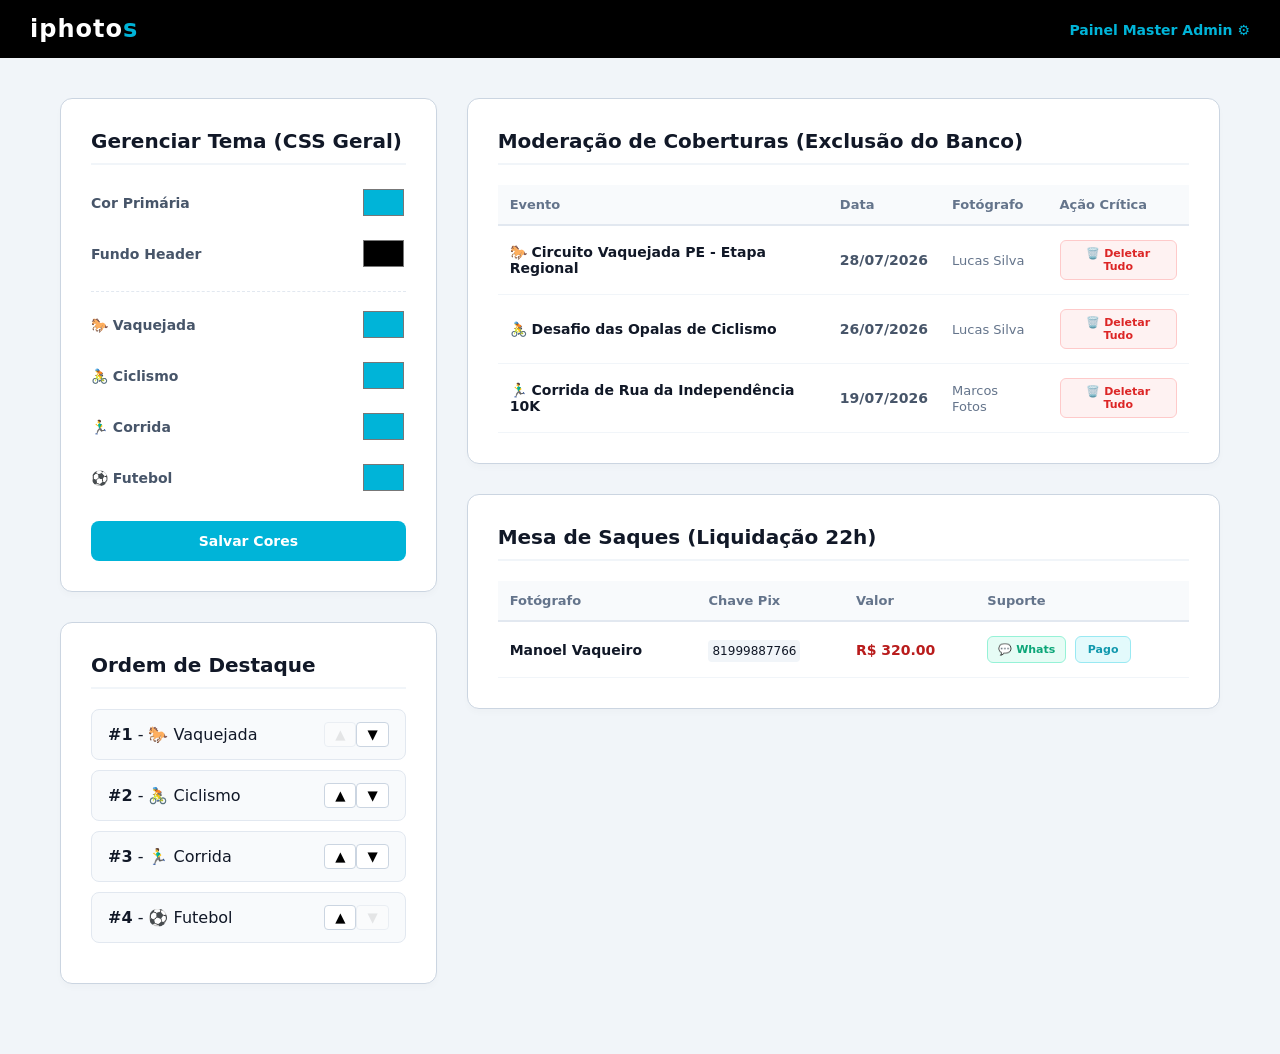
==== commit 1c24b01d: "Update admin.html" ====
--- a/admin.html
+++ b/admin.html
@@ -6,174 +6,138 @@
   <title>Painel Admin - iphotos</title>
   <link rel="stylesheet" href="admin.css">
   <style>
-    .item-ordem { 
-      display: flex; 
-      align-items: center; 
-      justify-content: space-between; 
-      background: #f8fafc; 
-      padding: 12px 16px; 
-      border: 1px solid #e2e8f0; 
-      border-radius: 8px; 
-      margin-bottom: 10px; 
-    }
-    .controles-ordem button { 
-      background: white; 
-      border: 1px solid #cbd5e1; 
-      padding: 4px 10px; 
-      border-radius: 4px; 
-      cursor: pointer; 
-      font-weight: bold; 
-    }
-    .bloco-cores-cat { 
-      margin-top: 20px; 
-      padding-top: 15px; 
-      border-top: 1px dashed #e2e8f0; 
-    }
-    .btn-whatsapp-link {
-      background-color: #e6fcf5;
-      color: #0ca678;
-      border: 1px solid #96f2d7;
-      padding: 6px 10px;
-      border-radius: 6px;
-      font-weight: 600;
-      font-size: 11px;
-      text-decoration: none;
-      display: inline-block;
-      margin-right: 4px;
-    }
-    .btn-pagar-pix {
-      background-color: #e3fafc;
-      color: #1098ad;
-      border: 1px solid #99e9f2;
-      padding: 6px 12px;
-      border-radius: 6px;
-      font-weight: bold;
-      font-size: 11px;
-      cursor: pointer;
-    }
+    .item-ordem { display: flex; align-items: center; justify-content: space-between; background: #f8fafc; padding: 12px 16px; border: 1px solid #e2e8f0; border-radius: 8px; margin-bottom: 10px; }
+    .controles-ordem button { background: white; border: 1px solid #cbd5e1; padding: 4px 10px; border-radius: 4px; cursor: pointer; font-weight: bold; }
+    .bloco-cores-cat { margin-top: 20px; padding-top: 15px; border-top: 1px dashed #e2e8f0; }
+    .btn-whatsapp-link { background-color: #e6fcf5; color: #0ca678; border: 1px solid #96f2d7; padding: 6px 10px; border-radius: 6px; font-weight: 600; font-size: 11px; text-decoration: none; display: inline-block; margin-right: 4px; }
+    .btn-pagar-pix { background-color: #e3fafc; color: #1098ad; border: 1px solid #99e9f2; padding: 6px 12px; border-radius: 6px; font-weight: bold; font-size: 11px; cursor: pointer; }
+    .btn-deletar-evento-banco { background-color: #fef2f2; color: #dc2626; border: 1px solid #fecaca; padding: 6px 12px; border-radius: 6px; font-weight: bold; font-size: 11px; cursor: pointer; }
+    .btn-deletar-evento-banco:hover { background-color: #fee2e2; }
   </style>
 </head>
 <body>
 
-  <!-- HEADER -->
   <header class="meu-header">
     <a href="index.html" class="logo">iphoto<span>s</span></a>
-    <nav class="menu-links">
-      <span>Painel Master Admin ⚙️</span>
-    </nav>
+    <nav class="menu-links"><span>Painel Master Admin ⚙️</span></nav>
   </header>
 
-  <!-- GRID CENTRAL -->
   <div class="container-admin">
-    
-    <!-- ESQUERDA: CONFIGURAÇÕES VISUAIS -->
     <div>
       <div class="card-admin">
         <h2>Gerenciar Tema (CSS Geral)</h2>
         <form onsubmit="salvarConfiguracoes(event)">
-          <div class="seletor-cor-item">
-            <label for="input-primaria">Cor Primária Geral</label>
-            <input type="color" id="input-primaria" value="#00b4d8" />
-          </div>
-          <div class="seletor-cor-item">
-            <label for="input-topo">Fundo do Header</label>
-            <input type="color" id="input-topo" value="#000000" />
-          </div>
+          <div class="seletor-cor-item"><label>Cor Primária</label><input type="color" id="input-primaria" value="#00b4d8" /></div>
+          <div class="seletor-cor-item"><label>Fundo Header</label><input type="color" id="input-topo" value="#000000" /></div>
           <div class="bloco-cores-cat">
-            <h3 style="font-size: 14px; margin-bottom: 12px; color: #475569;">Cores por Categoria</h3>
             <div class="seletor-cor-item"><label>🐎 Vaquejada</label><input type="color" id="cor-cat-vaquejada" value="#00b4d8" /></div>
             <div class="seletor-cor-item"><label>🚴 Ciclismo</label><input type="color" id="cor-cat-ciclismo" value="#00b4d8" /></div>
             <div class="seletor-cor-item"><label>🏃‍♂️ Corrida</label><input type="color" id="cor-cat-corrida" value="#00b4d8" /></div>
             <div class="seletor-cor-item"><label>⚽ Futebol</label><input type="color" id="cor-cat-futebol" value="#00b4d8" /></div>
           </div>
-          <button type="submit" class="btn-salvar-tema">Salvar e Aplicar Cores</button>
+          <button type="submit" class="btn-salvar-tema">Salvar Cores</button>
         </form>
       </div>
-
-      <div class="card-admin">
-        <h2>Ordem de Destaque na Home</h2>
+      <div class="card-admin">
+        <h2>Ordem de Destaque</h2>
         <div id="lista-ordenacao-categorias"></div>
       </div>
     </div>
 
-    <!-- DIREITA: MODERAÇÃO DE CONTAS E SAQUES PIX -->
     <div>
-      
-      <!-- MESA DE LIQUIDAÇÃO DE SAQUES DIÁRIOS (22H) -->
-      <div class="card-admin">
-        <h2>Mesa de Saques (Liquidação das 22h)</h2>
+      <!-- TABELA DE EXCLUSÃO DE EVENTOS COMPLETA -->
+      <div class="card-admin">
+        <h2>Moderação de Coberturas (Exclusão do Banco)</h2>
         <table class="lista-admin">
           <thead>
-            <tr>
-              <th>Fotógrafo</th>
-              <th>Dados Pix (Chave)</th>
-              <th>Valor do Saque</th>
-              <th>Ações de Suporte</th>
-            </tr>
+            <tr><th>Evento</th><th>Data</th><th>Fotógrafo</th><th>Ação Crítica</th></tr>
+          </thead>
+          <tbody id="tabela-eventos-moderacao-admin">
+            <!-- Injetado via script da Parte 2 -->
+          </tbody>
+        </table>
+      </div>
+
+      <div class="card-admin">
+        <h2>Mesa de Saques (Liquidação 22h)</h2>
+        <table class="lista-admin">
+          <thead>
+            <tr><th>Fotógrafo</th><th>Chave Pix</th><th>Valor</th><th>Suporte</th></tr>
           </thead>
           <tbody id="tabela-saques-admin">
-            <!-- As ordens de transferências enviadas nascerão aqui pelo script da Parte 2 -->
+            <!-- Injetado via script da Parte 2 -->
           </tbody>
         </table>
       </div>
-
-      <!-- REVISÃO FOTÓGRAFOS -->
-      <div class="card-admin">
-        <h2>Gerenciamento de Fotógrafos</h2>
-        <table class="lista-admin">
-          <thead>
-            <tr><th>Fotógrafo</th><th>Fotos Enviadas</th><th>Espaço em Disco</th><th>Ações</th></tr>
-          </thead>
-          <tbody>
-            <tr id="linha-foto-1">
-              <td><strong>Lucas Silva</strong><br><span style="font-size:11px;color:#64748b;">lucas@iphoto.com</span></td>
-              <td>1.420 fotos</td>
-              <td><span class="badge-armazenamento">14.2 GB<br><span class="sub-badge">no Servidor R2</span></span></td>
-              <td>
-                <button class="btn-senha" onclick="alterarSenhaUsuario('Lucas Silva')">Trocar Senha</button>
-                <button class="btn-excluir" onclick="excluirUsuario('linha-foto-1', 'Lucas Silva')">Excluir</button>
-              </td>
-            </tr>
-          </tbody>
-        </table>
-      </div>
-
-      <!-- REVISÃO CLIENTES -->
-      <div class="card-admin">
-        <h2>Gerenciamento de Clientes (Compradores)</h2>
-        <table class="lista-admin">
-          <thead>
-            <tr><th>Cliente</th><th>Região</th><th>Ações</th></tr>
-          </thead>
-          <tbody>
-            <tr id="linha-cliente-1">
-              <td><strong>Carlos Eduardo</strong><br><span style="font-size:11px;color:#64748b;">carlos@gmail.com</span></td>
-              <td>Recife, PE</td>
-              <td>
-                <button class="btn-senha" onclick="alterarSenhaUsuario('Carlos Eduardo')">Trocar Senha</button>
-                <button class="btn-excluir" onclick="excluirUsuario('linha-cliente-1', 'Carlos Eduardo')">Excluir</button>
-              </td>
-            </tr>
-          </tbody>
-        </table>
-      </div>
-
     </div>
   </div>
-  <!-- SCRIPT DE INTELIGÊNCIA DO ADMINISTRADOR, REORDENAÇÃO E MESA DE SAQUES -->
+  <!-- SCRIPT DE INTELIGÊNCIA ADMINISTRATIVA, DELETAR EVENTOS E MESA DE SAQUES -->
   <script>
-    // LÓGICA COMPLETA DE RENDERIZAÇÃO DOS PEDIDOS DE SAQUE ENVIADOS
+    // LÓGICA DE RENDIMENTO E EXCLUSÃO DEFINITIVA DE EVENTOS DO BANCO
+    function carregarEventosParaModeracao() {
+      const container = document.getElementById('tabela-eventos-moderacao-admin');
+      container.innerHTML = '';
+
+      // Puxa coberturas dinâmicas cadastradas ou carrega uma lista base de simulação
+      let eventos = localStorage.getItem('iphotos_eventos_dinamicos') ? JSON.parse(localStorage.getItem('iphotos_eventos_dinamicos')) : [
+        { id: 1, titulo: "🐎 Circuito Vaquejada PE - Etapa Regional", data: "28/07/2026", fotografo: "Lucas Silva" },
+        { id: 3, titulo: "🚴 Desafio das Opalas de Ciclismo", data: "26/07/2026", fotografo: "Lucas Silva" },
+        { id: 4, titulo: "🏃‍♂️ Corrida de Rua da Independência 10K", data: "19/07/2026", fotografo: "Marcos Fotos" }
+      ];
+
+      eventos.forEach(ev => {
+        container.innerHTML += `
+          <tr id="linha-evento-admin-${ev.id}">
+            <td><strong>${ev.titulo}</strong></td>
+            <td><span style="font-weight: 600; color: #475569;">${ev.data}</span></td>
+            <td><span style="font-size: 13px; color: #64748b;">${ev.fotografo}</span></td>
+            <td>
+              <button class="btn-deletar-evento-banco" onclick="deletarEventoPermanenteDoBanco(${ev.id}, '${ev.titulo}')">🗑️ Deletar Tudo</button>
+            </td>
+          </tr>
+        `;
+      });
+    }
+
+    // =========================================================================
+    // 🔌 PONTE DO BACKEND: INSTRUÇÃO TOTALMENTE EXPLICÍTADA PARA O CLAUDE
+    // =========================================================================
+    function deletarEventoPermanenteDoBanco(id, titulo) {
+      const confirmacao = confirm(`ATENÇÃO ADMINISTRADOR!\nVocê deseja apagar o evento:\n"${titulo}"?\n\nEsta ação é IRREVERSÍVEL. O Claude deverá programar isso para apagar todos os registros da tabela de Eventos no banco de dados e apagar fisicamente todas as fotos da pasta do Servidor Storage/Cloudflare R2.`);
+      
+      if (confirmacao) {
+        // 1. Limpa visualmente da tela
+        const el = document.getElementById(`linha-evento-admin-${id}`);
+        if (el) el.remove();
+
+        // 2. Limpa da simulação do LocalStorage do Front-end
+        let eventos = JSON.parse(localStorage.getItem('iphotos_eventos_dinamicos')) || [];
+        eventos = eventos.filter(ev => ev.id !== id);
+        localStorage.setItem('iphotos_eventos_dinamicos', JSON.stringify(eventos));
+
+        alert(`Sucesso! Comando executado. O evento e suas mídias foram excluídos da interface.`);
+        
+        // CLAUDE BACKEND LOGIC NOTE:
+        // Execute an HTTP DELETE to your API route: axios.delete(`/api/events/${id}`)
+        // Inside your controller:
+        // 1. Find all images belonging to this event ID in database.
+        // 2. Call your storage service bucket (S3/R2) to delete object keys.
+        // 3. Delete event entity from PostgreSQL/MySQL.
+        carregarEventosParaModeracao();
+      }
+    }
+
     function carregarFilaSaquesAdmin() {
       const container = document.getElementById('tabela-saques-admin');
+      if(!container) return;
       container.innerHTML = '';
 
-      // Puxa solicitações locais reais ou monta uma inicial de teste para visualização rápida
       let saques = localStorage.getItem('iphotos_fila_saques') ? JSON.parse(localStorage.getItem('iphotos_fila_saques')) : [
-        { id: 101, fotografo: "Manoel Vaqueiro", chave: "019.231.432-11", whatsapp: "81999887766", valor: "320.00" }
+        { id: 101, fotografo: "Manoel Vaqueiro", chave: "81999887766", whatsapp: "81999887766", valor: "320.00" }
       ];
 
       if(saques.length === 0) {
-        container.innerHTML = `<tr><td colspan="4" style="text-align:center;color:#64748b;padding:20px;">Nenhuma transferência pendente na mesa de saques.</td></tr>`;
+        container.innerHTML = `<tr><td colspan="4" style="text-align:center;color:#64748b;padding:15px;">Sem saques na fila.</td></tr>`;
         return;
       }
 
@@ -184,8 +148,8 @@
             <td><code style="background:#f1f5f9;padding:4px;border-radius:4px;font-size:12px;">${item.chave}</code></td>
             <td><strong style="color:#b91c1c;">R$ ${item.valor}</strong></td>
             <td>
-              <a href="https://wa.me{item.whatsapp}" target="_blank" class="btn-whatsapp-link">💬 Chamar Whats</a>
-              <button class="btn-pagar-pix" onclick="confirmarEfetivacaoPix(${item.id}, '${item.fotografo}')">Dar Baixa (Pago)</button>
+              <a href="https://wa.me{item.whatsapp}" target="_blank" class="btn-whatsapp-link">💬 Whats</a>
+              <button class="btn-pagar-pix" onclick="confirmarEfetivacaoPix(${item.id}, '${item.fotografo}')">Pago</button>
             </td>
           </tr>
         `;
@@ -193,26 +157,15 @@
     }
 
     function confirmarEfetivacaoPix(id, nome) {
-      if(confirm(`Você confirma que abriu o aplicativo do banco e realizou a transferência do Pix para ${nome}?`)) {
-        // Remove da visualização e limpa da fila local
+      if(confirm(`Você confirma que realizou a transferência do Pix para ${nome}?`)) {
         const el = document.getElementById(`pedido-saque-${id}`);
         if(el) el.remove();
-        
         let saques = JSON.parse(localStorage.getItem('iphotos_fila_saques')) || [];
         saques = saques.filter(s => s.id !== id);
         localStorage.setItem('iphotos_fila_saques', JSON.stringify(saques));
-        alert(`Sucesso! Liquidação de saque registrada para ${nome}.`);
+        alert(`Saque liquidado para ${nome}.`);
         carregarFilaSaquesAdmin();
       }
-    }
-
-    function alterarSenhaUsuario(nome) {
-      const novaSenha = prompt(`Digite a nova senha para ${nome}:`);
-      if (novaSenha && novaSenha.trim().length >= 6) alert(`Sucesso! A senha de ${nome} foi alterada.`);
-    }
-
-    function excluirUsuario(idLinha, nome) {
-      if (confirm(`Tem certeza absoluta que deseja deletar a conta de ${nome}?`)) document.getElementById(idLinha).remove();
     }
 
     let ordemCategorias = ['vaquejada', 'ciclismo', 'corrida', 'futebol'];
@@ -230,26 +183,19 @@
       if(localStorage.getItem('iphotos_topo')) document.getElementById('input-topo').value = localStorage.getItem('iphotos_topo');
       renderizarControlesOrdem();
       carregarFilaSaquesAdmin();
+      carregarEventosParaModeracao();
     };
 
     function renderizarControlesOrdem() {
       const container = document.getElementById('lista-ordenacao-categorias');
+      if(!container) return;
       container.innerHTML = '';
       const nomes = { vaquejada: '🐎 Vaquejada', ciclismo: '🚴 Ciclismo', corrida: '🏃‍♂️ Corrida', futebol: '⚽ Futebol' };
       
       ordemCategorias.forEach((cat, index) => {
         const isFirst = index === 0;
         const isLast = index === ordemCategorias.length - 1;
-        
-        container.innerHTML += `
-          <div class="item-ordem">
-            <span><strong>#${index + 1}</strong> - ${nomes[cat]}</span>
-            <div class="controles-ordem">
-              <button type="button" onclick="moverCatar(${index}, -1)" ${isFirst ? 'disabled style="opacity:0.3"' : ''}>▲</button>
-              <button type="button" onclick="moverCatar(${index}, 1)" ${isLast ? 'disabled style="opacity:0.3"' : ''}>▼</button>
-            </div>
-          </div>
-        `;
+        container.innerHTML += `<div class="item-ordem"><span><strong>#${index + 1}</strong> - ${nomes[cat]}</span><div class="controles-ordem"><button type="button" onclick="moverCatar(${index}, -1)" ${isFirst ? 'disabled style="opacity:0.3"' : ''}>▲</button><button type="button" onclick="moverCatar(${index}, 1)" ${isLast ? 'disabled style="opacity:0.3"' : ''}>▼</button></div></div>`;
       });
     }
 
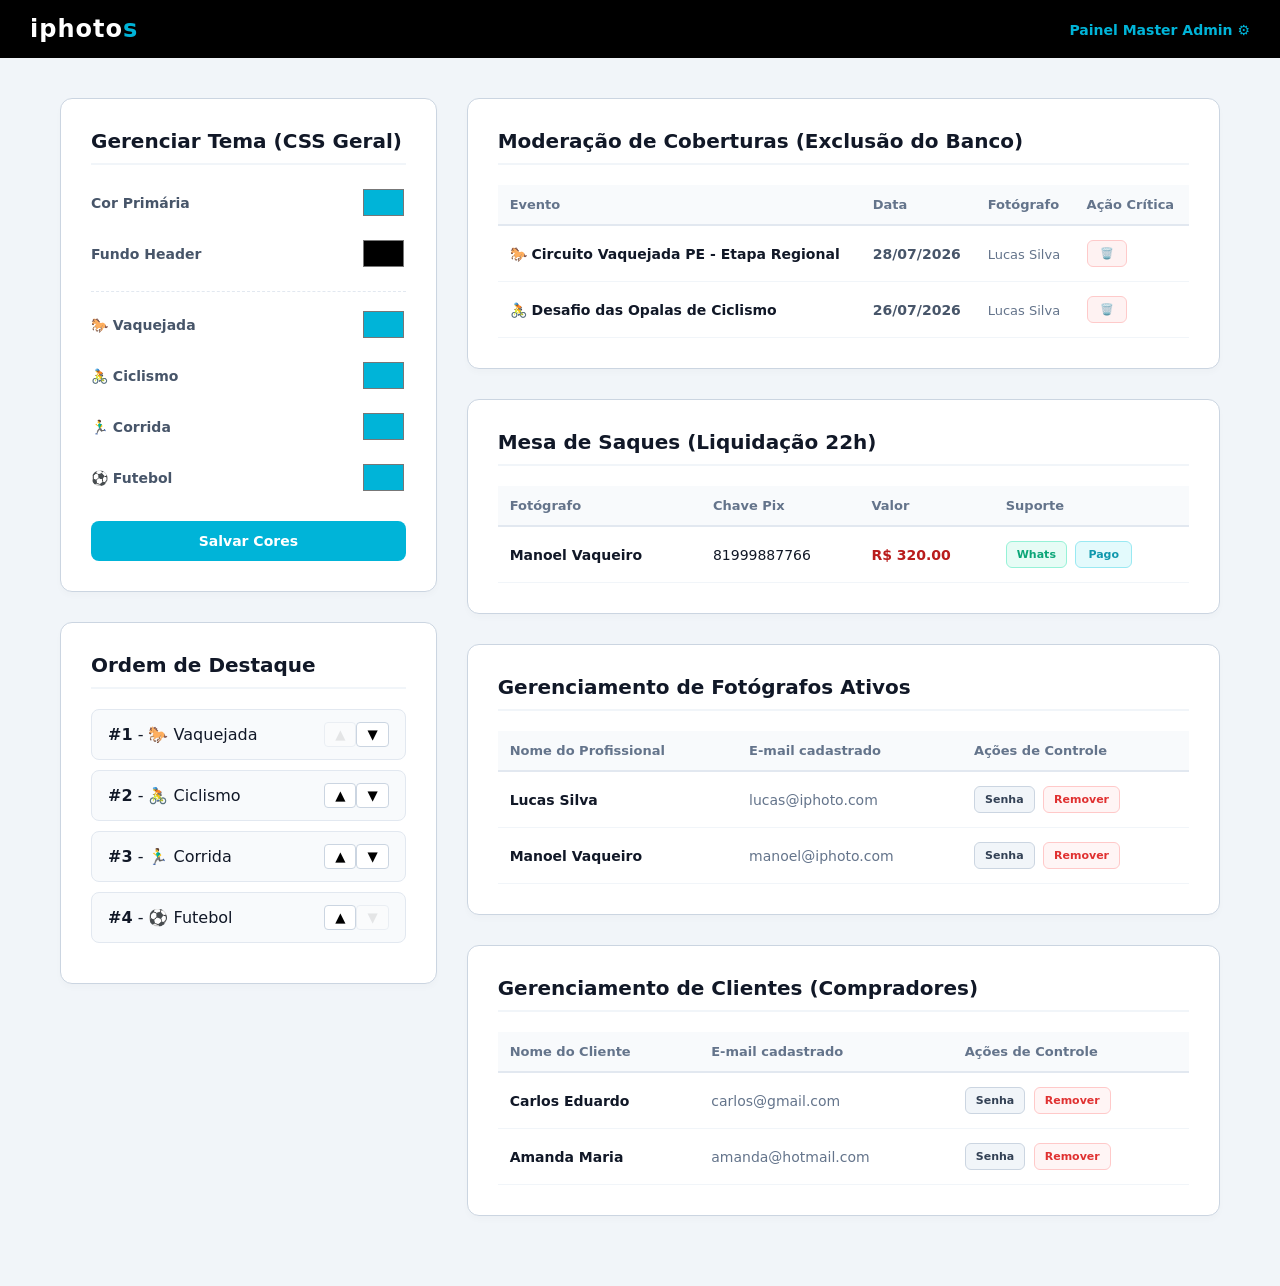
==== commit 30c13a83: "Update admin.html" ====
--- a/admin.html
+++ b/admin.html
@@ -13,6 +13,12 @@
     .btn-pagar-pix { background-color: #e3fafc; color: #1098ad; border: 1px solid #99e9f2; padding: 6px 12px; border-radius: 6px; font-weight: bold; font-size: 11px; cursor: pointer; }
     .btn-deletar-evento-banco { background-color: #fef2f2; color: #dc2626; border: 1px solid #fecaca; padding: 6px 12px; border-radius: 6px; font-weight: bold; font-size: 11px; cursor: pointer; }
     .btn-deletar-evento-banco:hover { background-color: #fee2e2; }
+    
+    /* Novos estilos visuais para botões de controle de usuários */
+    .btn-alterar-senha-admin { background-color: #f1f5f9; color: #334155; border: 1px solid #cbd5e1; padding: 6px 10px; border-radius: 6px; font-weight: 600; font-size: 11px; cursor: pointer; margin-right: 4px; }
+    .btn-alterar-senha-admin:hover { background-color: #e2e8f0; }
+    .btn-remover-usuario-admin { background-color: #fff5f5; color: #e03131; border: 1px solid #ffc9c9; padding: 6px 10px; border-radius: 6px; font-weight: 600; font-size: 11px; cursor: pointer; }
+    .btn-remover-usuario-admin:hover { background-color: #ffe3e3; }
   </style>
 </head>
 <body>
@@ -45,84 +51,148 @@
     </div>
 
     <div>
-      <!-- TABELA DE EXCLUSÃO DE EVENTOS COMPLETA -->
+      <!-- MODERAÇÃO DE COBERTURAS -->
       <div class="card-admin">
         <h2>Moderação de Coberturas (Exclusão do Banco)</h2>
         <table class="lista-admin">
           <thead>
             <tr><th>Evento</th><th>Data</th><th>Fotógrafo</th><th>Ação Crítica</th></tr>
           </thead>
-          <tbody id="tabela-eventos-moderacao-admin">
-            <!-- Injetado via script da Parte 2 -->
+          <tbody id="tabela-eventos-moderacao-admin"></tbody>
+        </table>
+      </div>
+
+      <!-- MESA DE SAQUES -->
+      <div class="card-admin">
+        <h2>Mesa de Saques (Liquidação 22h)</h2>
+        <table class="lista-admin">
+          <thead>
+            <tr><th>Fotógrafo</th><th>Chave Pix</th><th>Valor</th><th>Suporte</th></tr>
+          </thead>
+          <tbody id="tabela-saques-admin"></tbody>
+        </table>
+      </div>
+
+      <!-- GERENCIAMENTO DE FOTÓGRAFOS ATIVOS -->
+      <div class="card-admin">
+        <h2>Gerenciamento de Fotógrafos Ativos</h2>
+        <table class="lista-admin">
+          <thead>
+            <tr><th>Nome do Profissional</th><th>E-mail cadastrado</th><th>Ações de Controle</th></tr>
+          </thead>
+          <tbody id="tabela-fotografos-admin">
+            <!-- Injetado dinamicamente via Script da Parte 2 -->
           </tbody>
         </table>
       </div>
 
-      <div class="card-admin">
-        <h2>Mesa de Saques (Liquidação 22h)</h2>
-        <table class="lista-admin">
-          <thead>
-            <tr><th>Fotógrafo</th><th>Chave Pix</th><th>Valor</th><th>Suporte</th></tr>
-          </thead>
-          <tbody id="tabela-saques-admin">
-            <!-- Injetado via script da Parte 2 -->
+      <!-- GERENCIAMENTO DE CLIENTES COMPRADORES -->
+      <div class="card-admin">
+        <h2>Gerenciamento de Clientes (Compradores)</h2>
+        <table class="lista-admin">
+          <thead>
+            <tr><th>Nome do Cliente</th><th>E-mail cadastrado</th><th>Ações de Controle</th></tr>
+          </thead>
+          <tbody id="tabela-clientes-admin">
+            <!-- Injetado dinamicamente via Script da Parte 2 -->
           </tbody>
         </table>
       </div>
     </div>
   </div>
-  <!-- SCRIPT DE INTELIGÊNCIA ADMINISTRATIVA, DELETAR EVENTOS E MESA DE SAQUES -->
   <script>
-    // LÓGICA DE RENDIMENTO E EXCLUSÃO DEFINITIVA DE EVENTOS DO BANCO
+    // LISTAS DE USUÁRIOS SIMULADOS
+    const listagemFotografosBD = [
+      { id: 201, nome: "Lucas Silva", email: "lucas@iphoto.com" },
+      { id: 202, nome: "Manoel Vaqueiro", email: "manoel@iphoto.com" }
+    ];
+
+    const listagemClientesBD = [
+      { id: 301, nome: "Carlos Eduardo", email: "carlos@gmail.com" },
+      { id: 302, nome: "Amanda Maria", email: "amanda@hotmail.com" }
+    ];
+
+    function carregarUsuariosParaGerenciamento() {
+      const tabelaFotografos = document.getElementById('tabela-fotografos-admin');
+      const tabelaClientes = document.getElementById('tabela-clientes-admin');
+      
+      tabelaFotografos.innerHTML = '';
+      tabelaClientes.innerHTML = '';
+
+      listagemFotografosBD.forEach(f => {
+        tabelaFotografos.innerHTML += `
+          <tr id="linha-usuario-admin-${f.id}">
+            <td><strong>${f.nome}</strong></td>
+            <td><span style="color:#64748b;">${f.email}</span></td>
+            <td>
+              <button class="btn-alterar-senha-admin" onclick="alterarSenhaUsuarioBanco(${f.id}, '${f.nome}', 'fotografo')">Senha</button>
+              <button class="btn-remover-usuario-admin" onclick="removerUsuarioPermanenteBanco(${f.id}, '${f.nome}', 'fotografo')">Remover</button>
+            </td>
+          </tr>
+        `;
+      });
+
+      listagemClientesBD.forEach(c => {
+        tabelaClientes.innerHTML += `
+          <tr id="linha-usuario-admin-${c.id}">
+            <td><strong>${c.nome}</strong></td>
+            <td><span style="color:#64748b;">${c.email}</span></td>
+            <td>
+              <button class="btn-alterar-senha-admin" onclick="alterarSenhaUsuarioBanco(${c.id}, '${c.nome}', 'cliente')">Senha</button>
+              <button class="btn-remover-usuario-admin" onclick="removerUsuarioPermanenteBanco(${c.id}, '${c.nome}', 'cliente')">Remover</button>
+            </td>
+          </tr>
+        `;
+      });
+    }
+
+    function alterarSenhaUsuarioBanco(id, nome, tipo) {
+      const novaSenha = prompt(`Nova senha para ${nome}:`);
+      if (novaSenha && novaSenha.trim().length >= 6) {
+        alert(`Sucesso! Senha alterada.`);
+      } else if (novaSenha) {
+        alert("Erro: Mínimo 6 caracteres.");
+      }
+    }
+
+    function removerUsuarioPermanenteBanco(id, nome, tipo) {
+      if (confirm(`Deletar a conta de ${nome} (${tipo})?`)) {
+        const el = document.getElementById(`linha-usuario-admin-${id}`);
+        if (el) el.remove();
+        alert(`Usuário excluído.`);
+      }
+    }
+
     function carregarEventosParaModeracao() {
       const container = document.getElementById('tabela-eventos-moderacao-admin');
+      if(!container) return;
       container.innerHTML = '';
 
-      // Puxa coberturas dinâmicas cadastradas ou carrega uma lista base de simulação
       let eventos = localStorage.getItem('iphotos_eventos_dinamicos') ? JSON.parse(localStorage.getItem('iphotos_eventos_dinamicos')) : [
         { id: 1, titulo: "🐎 Circuito Vaquejada PE - Etapa Regional", data: "28/07/2026", fotografo: "Lucas Silva" },
-        { id: 3, titulo: "🚴 Desafio das Opalas de Ciclismo", data: "26/07/2026", fotografo: "Lucas Silva" },
-        { id: 4, titulo: "🏃‍♂️ Corrida de Rua da Independência 10K", data: "19/07/2026", fotografo: "Marcos Fotos" }
+        { id: 3, titulo: "🚴 Desafio das Opalas de Ciclismo", data: "26/07/2026", fotografo: "Lucas Silva" }
       ];
 
       eventos.forEach(ev => {
         container.innerHTML += `
           <tr id="linha-evento-admin-${ev.id}">
             <td><strong>${ev.titulo}</strong></td>
-            <td><span style="font-weight: 600; color: #475569;">${ev.data}</span></td>
-            <td><span style="font-size: 13px; color: #64748b;">${ev.fotografo}</span></td>
-            <td>
-              <button class="btn-deletar-evento-banco" onclick="deletarEventoPermanenteDoBanco(${ev.id}, '${ev.titulo}')">🗑️ Deletar Tudo</button>
-            </td>
-          </tr>
-        `;
-      });
-    }
-
-    // =========================================================================
-    // 🔌 PONTE DO BACKEND: INSTRUÇÃO TOTALMENTE EXPLICÍTADA PARA O CLAUDE
-    // =========================================================================
+            <td><span style="font-weight:600;color:#475569;">${ev.data}</span></td>
+            <td><span style="font-size:13px;color:#64748b;">${ev.fotografo}</span></td>
+            <td><button class="btn-deletar-evento-banco" onclick="deletarEventoPermanenteDoBanco(${ev.id}, '${ev.titulo}')">🗑️</button></td>
+          </tr>
+        `;
+      });
+    }
+
     function deletarEventoPermanenteDoBanco(id, titulo) {
-      const confirmacao = confirm(`ATENÇÃO ADMINISTRADOR!\nVocê deseja apagar o evento:\n"${titulo}"?\n\nEsta ação é IRREVERSÍVEL. O Claude deverá programar isso para apagar todos os registros da tabela de Eventos no banco de dados e apagar fisicamente todas as fotos da pasta do Servidor Storage/Cloudflare R2.`);
-      
-      if (confirmacao) {
-        // 1. Limpa visualmente da tela
+      if (confirm(`Apagar "${titulo}" do banco e do Cloudflare R2?`)) {
         const el = document.getElementById(`linha-evento-admin-${id}`);
         if (el) el.remove();
-
-        // 2. Limpa da simulação do LocalStorage do Front-end
         let eventos = JSON.parse(localStorage.getItem('iphotos_eventos_dinamicos')) || [];
         eventos = eventos.filter(ev => ev.id !== id);
         localStorage.setItem('iphotos_eventos_dinamicos', JSON.stringify(eventos));
-
-        alert(`Sucesso! Comando executado. O evento e suas mídias foram excluídos da interface.`);
-        
-        // CLAUDE BACKEND LOGIC NOTE:
-        // Execute an HTTP DELETE to your API route: axios.delete(`/api/events/${id}`)
-        // Inside your controller:
-        // 1. Find all images belonging to this event ID in database.
-        // 2. Call your storage service bucket (S3/R2) to delete object keys.
-        // 3. Delete event entity from PostgreSQL/MySQL.
+        alert(`Evento excluído.`);
         carregarEventosParaModeracao();
       }
     }
@@ -137,7 +207,7 @@
       ];
 
       if(saques.length === 0) {
-        container.innerHTML = `<tr><td colspan="4" style="text-align:center;color:#64748b;padding:15px;">Sem saques na fila.</td></tr>`;
+        container.innerHTML = `<tr><td colspan="4" style="text-align:center;color:#64748b;padding:15px;">Sem saques.</td></tr>`;
         return;
       }
 
@@ -145,10 +215,10 @@
         container.innerHTML += `
           <tr id="pedido-saque-${item.id}">
             <td><strong>${item.fotografo}</strong></td>
-            <td><code style="background:#f1f5f9;padding:4px;border-radius:4px;font-size:12px;">${item.chave}</code></td>
+            <td><code>${item.chave}</code></td>
             <td><strong style="color:#b91c1c;">R$ ${item.valor}</strong></td>
             <td>
-              <a href="https://wa.me{item.whatsapp}" target="_blank" class="btn-whatsapp-link">💬 Whats</a>
+              <a href="https://wa.me{item.whatsapp}" target="_blank" class="btn-whatsapp-link">Whats</a>
               <button class="btn-pagar-pix" onclick="confirmarEfetivacaoPix(${item.id}, '${item.fotografo}')">Pago</button>
             </td>
           </tr>
@@ -157,13 +227,13 @@
     }
 
     function confirmarEfetivacaoPix(id, nome) {
-      if(confirm(`Você confirma que realizou a transferência do Pix para ${nome}?`)) {
+      if(confirm(`Confirmar transferência para ${nome}?`)) {
         const el = document.getElementById(`pedido-saque-${id}`);
         if(el) el.remove();
         let saques = JSON.parse(localStorage.getItem('iphotos_fila_saques')) || [];
         saques = saques.filter(s => s.id !== id);
         localStorage.setItem('iphotos_fila_saques', JSON.stringify(saques));
-        alert(`Saque liquidado para ${nome}.`);
+        alert(`Saque liquidado.`);
         carregarFilaSaquesAdmin();
       }
     }
@@ -184,6 +254,7 @@
       renderizarControlesOrdem();
       carregarFilaSaquesAdmin();
       carregarEventosParaModeracao();
+      carregarUsuariosParaGerenciamento();
     };
 
     function renderizarControlesOrdem() {
@@ -191,7 +262,6 @@
       if(!container) return;
       container.innerHTML = '';
       const nomes = { vaquejada: '🐎 Vaquejada', ciclismo: '🚴 Ciclismo', corrida: '🏃‍♂️ Corrida', futebol: '⚽ Futebol' };
-      
       ordemCategorias.forEach((cat, index) => {
         const isFirst = index === 0;
         const isLast = index === ordemCategorias.length - 1;
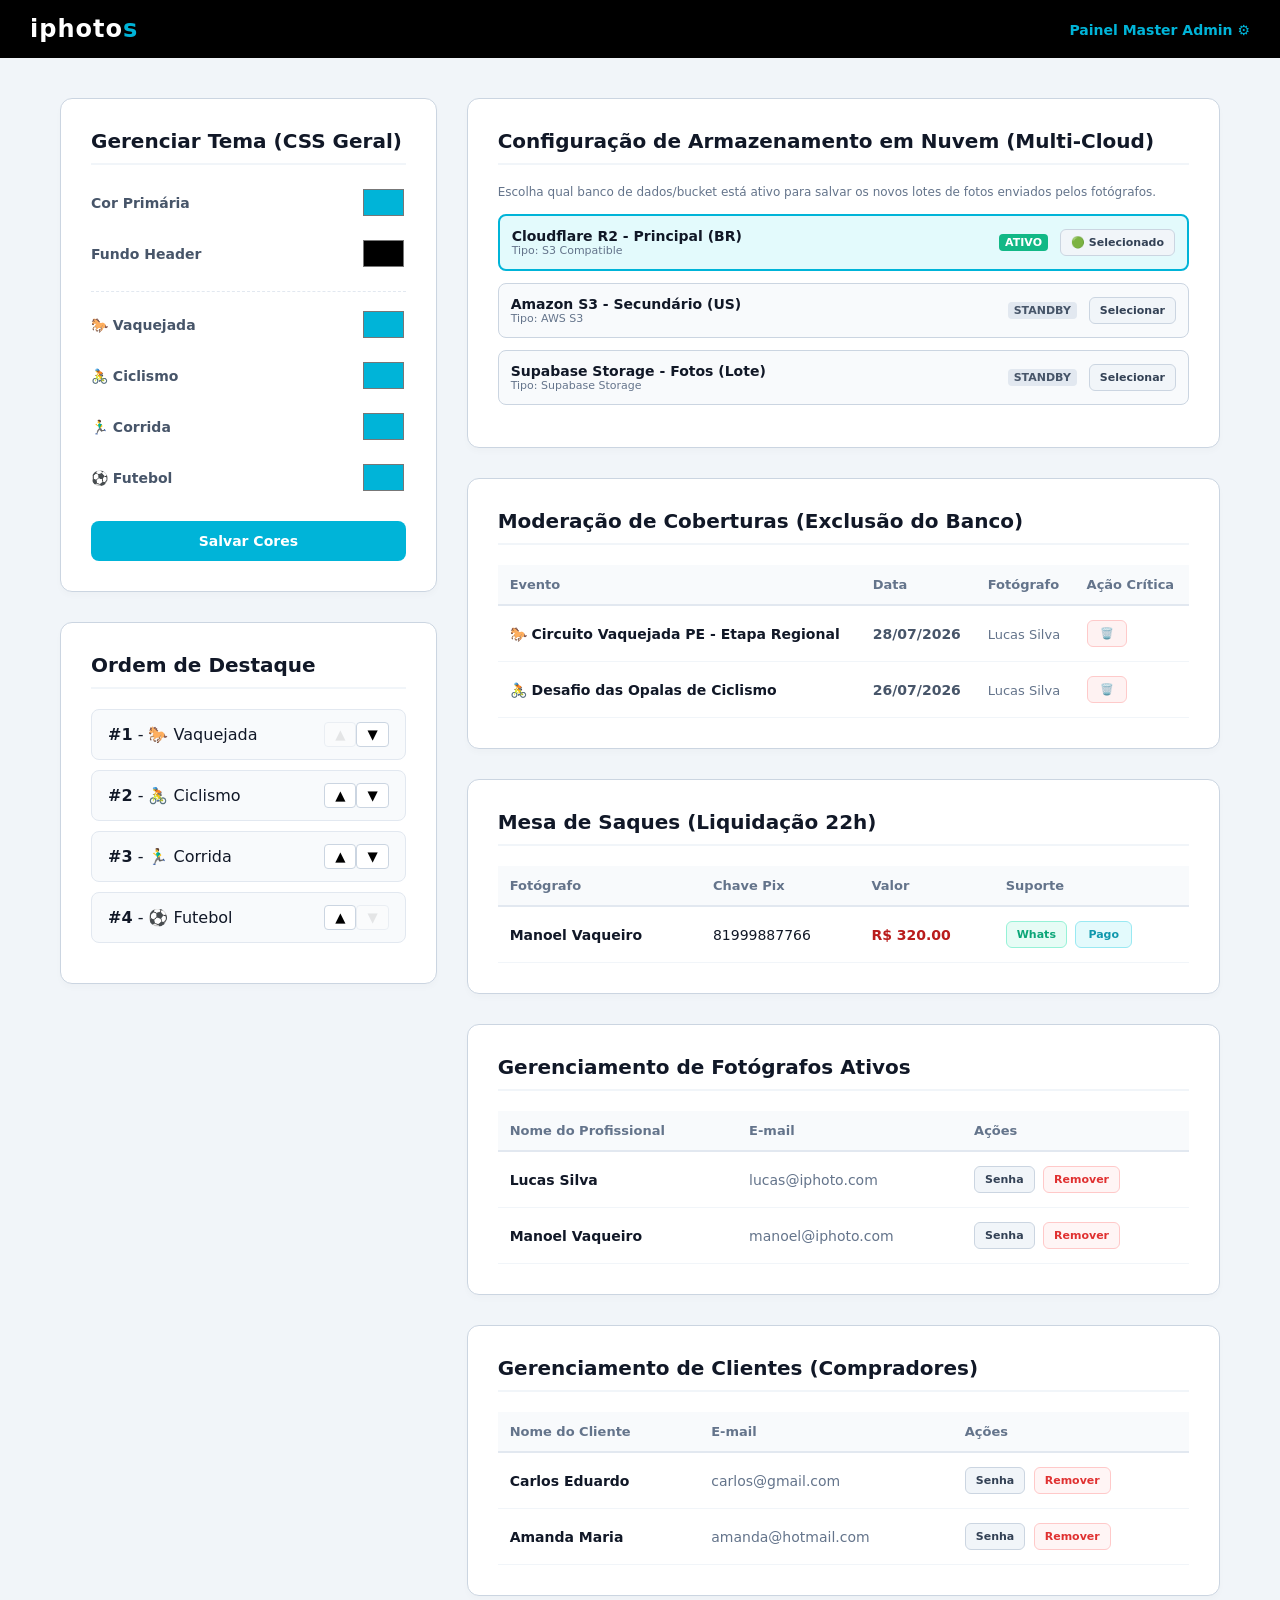
==== commit 937ef4c8: "Update admin.html" ====
--- a/admin.html
+++ b/admin.html
@@ -12,13 +12,30 @@
     .btn-whatsapp-link { background-color: #e6fcf5; color: #0ca678; border: 1px solid #96f2d7; padding: 6px 10px; border-radius: 6px; font-weight: 600; font-size: 11px; text-decoration: none; display: inline-block; margin-right: 4px; }
     .btn-pagar-pix { background-color: #e3fafc; color: #1098ad; border: 1px solid #99e9f2; padding: 6px 12px; border-radius: 6px; font-weight: bold; font-size: 11px; cursor: pointer; }
     .btn-deletar-evento-banco { background-color: #fef2f2; color: #dc2626; border: 1px solid #fecaca; padding: 6px 12px; border-radius: 6px; font-weight: bold; font-size: 11px; cursor: pointer; }
-    .btn-deletar-evento-banco:hover { background-color: #fee2e2; }
+    .btn-alterar-senha-admin { background-color: #f1f5f9; color: #334155; border: 1px solid #cbd5e1; padding: 6px 10px; border-radius: 6px; font-weight: 600; font-size: 11px; cursor: pointer; margin-right: 4px; }
+    .btn-remover-usuario-admin { background-color: #fff5f5; color: #e03131; border: 1px solid #ffc9c9; padding: 6px 10px; border-radius: 6px; font-weight: 600; font-size: 11px; cursor: pointer; }
     
-    /* Novos estilos visuais para botões de controle de usuários */
-    .btn-alterar-senha-admin { background-color: #f1f5f9; color: #334155; border: 1px solid #cbd5e1; padding: 6px 10px; border-radius: 6px; font-weight: 600; font-size: 11px; cursor: pointer; margin-right: 4px; }
-    .btn-alterar-senha-admin:hover { background-color: #e2e8f0; }
-    .btn-remover-usuario-admin { background-color: #fff5f5; color: #e03131; border: 1px solid #ffc9c9; padding: 6px 10px; border-radius: 6px; font-weight: 600; font-size: 11px; cursor: pointer; }
-    .btn-remover-usuario-admin:hover { background-color: #ffe3e3; }
+    /* Novos estilos visuais para a seleção de Banco de Dados Multi-Cloud */
+    .seletor-banco-caixa {
+      display: flex;
+      align-items: center;
+      justify-content: space-between;
+      padding: 12px;
+      border: 1px solid #cbd5e1;
+      background: #f8fafc;
+      border-radius: 8px;
+      margin-bottom: 12px;
+    }
+    .seletor-banco-caixa.ativo {
+      border: 2px solid #00b4d8;
+      background: #e3fafc;
+    }
+    .badge-banco-status {
+      font-size: 11px;
+      font-weight: bold;
+      padding: 2px 6px;
+      border-radius: 4px;
+    }
   </style>
 </head>
 <body>
@@ -30,6 +47,7 @@
 
   <div class="container-admin">
     <div>
+      <!-- GERENCIADOR DE TEMAS -->
       <div class="card-admin">
         <h2>Gerenciar Tema (CSS Geral)</h2>
         <form onsubmit="salvarConfiguracoes(event)">
@@ -44,6 +62,8 @@
           <button type="submit" class="btn-salvar-tema">Salvar Cores</button>
         </form>
       </div>
+
+      <!-- REORDENAÇÃO DE CATEGORIAS -->
       <div class="card-admin">
         <h2>Ordem de Destaque</h2>
         <div id="lista-ordenacao-categorias"></div>
@@ -51,6 +71,16 @@
     </div>
 
     <div>
+      <!-- NOVO: SELEÇÃO DO BANCO DE DADOS EM NUVEM ATIVO (EXPLICITADO PRO CLAUDE) -->
+      <div class="card-admin">
+        <h2>Configuração de Armazenamento em Nuvem (Multi-Cloud)</h2>
+        <p style="font-size:12px; color:#64748b; margin-bottom:15px;">Escolha qual banco de dados/bucket está ativo para salvar os novos lotes de fotos enviados pelos fotógrafos.</p>
+        
+        <div id="container-bancos-nuvem">
+          <!-- Injetado dinamicamente pela Parte 2 -->
+        </div>
+      </div>
+
       <!-- MODERAÇÃO DE COBERTURAS -->
       <div class="card-admin">
         <h2>Moderação de Coberturas (Exclusão do Banco)</h2>
@@ -73,35 +103,69 @@
         </table>
       </div>
 
-      <!-- GERENCIAMENTO DE FOTÓGRAFOS ATIVOS -->
+      <!-- GERENCIAMENTO FOTÓGRAFOS -->
       <div class="card-admin">
         <h2>Gerenciamento de Fotógrafos Ativos</h2>
         <table class="lista-admin">
           <thead>
-            <tr><th>Nome do Profissional</th><th>E-mail cadastrado</th><th>Ações de Controle</th></tr>
+            <tr><th>Nome do Profissional</th><th>E-mail</th><th>Ações</th></tr>
           </thead>
-          <tbody id="tabela-fotografos-admin">
-            <!-- Injetado dinamicamente via Script da Parte 2 -->
-          </tbody>
+          <tbody id="tabela-fotografos-admin"></tbody>
         </table>
       </div>
 
-      <!-- GERENCIAMENTO DE CLIENTES COMPRADORES -->
+      <!-- GERENCIAMENTO CLIENTES -->
       <div class="card-admin">
         <h2>Gerenciamento de Clientes (Compradores)</h2>
         <table class="lista-admin">
           <thead>
-            <tr><th>Nome do Cliente</th><th>E-mail cadastrado</th><th>Ações de Controle</th></tr>
+            <tr><th>Nome do Cliente</th><th>E-mail</th><th>Ações</th></tr>
           </thead>
-          <tbody id="tabela-clientes-admin">
-            <!-- Injetado dinamicamente via Script da Parte 2 -->
-          </tbody>
+          <tbody id="tabela-clientes-admin"></tbody>
         </table>
       </div>
     </div>
   </div>
+  <!-- SCRIPT PARTE 2A - GERENCIADOR MULTI-CLOUD E USUÁRIOS -->
   <script>
-    // LISTAS DE USUÁRIOS SIMULADOS
+    let bancosNuvemBD = [
+      { id: "r2-principal", nome: "Cloudflare R2 - Principal (BR)", tipo: "S3 Compatible", ativo: true },
+      { id: "s3-backup", nome: "Amazon S3 - Secundário (US)", tipo: "AWS S3", ativo: false },
+      { id: "supabase-storage", nome: "Supabase Storage - Fotos (Lote)", tipo: "Supabase Storage", ativo: false }
+    ];
+
+    function renderizarGerenciadorMultiCloud() {
+      const container = document.getElementById('container-bancos-nuvem');
+      if(!container) return;
+      container.innerHTML = '';
+
+      bancosNuvemBD.forEach(banco => {
+        const classeAtivo = banco.ativo ? 'ativo' : '';
+        const textoBotao = banco.ativo ? '🟢 Selecionado' : 'Selecionar';
+        const estiloBadge = banco.ativo ? 'background:#12b886; color:white;' : 'background:#e2e8f0; color:#475569;';
+
+        container.innerHTML += `
+          <div class="seletor-banco-caixa ${classeAtivo}">
+            <div>
+              <p style="font-size:14px; font-weight:bold;">${banco.nome}</p>
+              <p style="font-size:11px; color:#64748b;">Tipo: <code>${banco.tipo}</code></p>
+            </div>
+            <div style="display:flex; align-items:center; gap:12px;">
+              <span class="badge-banco-status" style="${estiloBadge}">${banco.ativo ? 'ATIVO' : 'STANDBY'}</span>
+              <button class="btn-alterar-senha-admin" style="margin:0;" onclick="alternarBancoDeDadosAtivo('${banco.id}')">${textoBotao}</button>
+            </div>
+          </div>
+        `;
+      });
+    }
+
+    function alternarBancoDeDadosAtivo(idBanco) {
+      bancosNuvemBD.forEach(b => { b.ativo = (b.id === idBanco); });
+      localStorage.setItem('iphotos_banco_ativo_id', idBanco);
+      alert('Servidor de armazenamento alterado no painel!');
+      renderizarGerenciadorMultiCloud();
+    }
+
     const listagemFotografosBD = [
       { id: 201, nome: "Lucas Silva", email: "lucas@iphoto.com" },
       { id: 202, nome: "Manoel Vaqueiro", email: "manoel@iphoto.com" }
@@ -115,6 +179,7 @@
     function carregarUsuariosParaGerenciamento() {
       const tabelaFotografos = document.getElementById('tabela-fotografos-admin');
       const tabelaClientes = document.getElementById('tabela-clientes-admin');
+      if(!tabelaFotografos || !tabelaClientes) return;
       
       tabelaFotografos.innerHTML = '';
       tabelaClientes.innerHTML = '';
@@ -148,21 +213,16 @@
 
     function alterarSenhaUsuarioBanco(id, nome, tipo) {
       const novaSenha = prompt(`Nova senha para ${nome}:`);
-      if (novaSenha && novaSenha.trim().length >= 6) {
-        alert(`Sucesso! Senha alterada.`);
-      } else if (novaSenha) {
-        alert("Erro: Mínimo 6 caracteres.");
-      }
+      if (novaSenha && novaSenha.trim().length >= 6) alert('Senha alterada.');
     }
 
     function removerUsuarioPermanenteBanco(id, nome, tipo) {
-      if (confirm(`Deletar a conta de ${nome} (${tipo})?`)) {
+      if (confirm(`Deletar a conta de ${nome}?`)) {
         const el = document.getElementById(`linha-usuario-admin-${id}`);
         if (el) el.remove();
-        alert(`Usuário excluído.`);
-      }
-    }
-
+      }
+    }
+    // GESTÃO DE COBERTURAS E EXCLUSÃO DO BANCO
     function carregarEventosParaModeracao() {
       const container = document.getElementById('tabela-eventos-moderacao-admin');
       if(!container) return;
@@ -186,13 +246,12 @@
     }
 
     function deletarEventoPermanenteDoBanco(id, titulo) {
-      if (confirm(`Apagar "${titulo}" do banco e do Cloudflare R2?`)) {
+      if (confirm(`Apagar "${titulo}" do banco e do Storage?`)) {
         const el = document.getElementById(`linha-evento-admin-${id}`);
         if (el) el.remove();
         let eventos = JSON.parse(localStorage.getItem('iphotos_eventos_dinamicos')) || [];
         eventos = eventos.filter(ev => ev.id !== id);
         localStorage.setItem('iphotos_eventos_dinamicos', JSON.stringify(eventos));
-        alert(`Evento excluído.`);
         carregarEventosParaModeracao();
       }
     }
@@ -207,7 +266,7 @@
       ];
 
       if(saques.length === 0) {
-        container.innerHTML = `<tr><td colspan="4" style="text-align:center;color:#64748b;padding:15px;">Sem saques.</td></tr>`;
+        container.innerHTML = `<tr><td colspan="4" style="text-align:center;color:#64748b;padding:15px;">Sem saques pendentes.</td></tr>`;
         return;
       }
 
@@ -233,7 +292,6 @@
         let saques = JSON.parse(localStorage.getItem('iphotos_fila_saques')) || [];
         saques = saques.filter(s => s.id !== id);
         localStorage.setItem('iphotos_fila_saques', JSON.stringify(saques));
-        alert(`Saque liquidado.`);
         carregarFilaSaquesAdmin();
       }
     }
@@ -250,11 +308,18 @@
         if(cores.futebol) document.getElementById('cor-cat-futebol').value = cores.futebol;
       }
       if(localStorage.getItem('iphotos_primaria')) document.getElementById('input-primaria').value = localStorage.getItem('iphotos_primaria');
-      if(localStorage.getItem('iphotos_topo')) document.getElementById('input-topo').value = localStorage.getItem('iphotos_topo');
+      if(localStorage.getItem('iphotos_topo')) document.getElementById('input-topo').value = localStorage.getItem('input-topo');
+      
+      if(localStorage.getItem('iphotos_banco_ativo_id')) {
+        const idSalvo = localStorage.getItem('iphotos_banco_ativo_id');
+        bancosNuvemBD.forEach(b => b.ativo = (b.id === idSalvo));
+      }
+
       renderizarControlesOrdem();
       carregarFilaSaquesAdmin();
       carregarEventosParaModeracao();
       carregarUsuariosParaGerenciamento();
+      renderizarGerenciadorMultiCloud();
     };
 
     function renderizarControlesOrdem() {
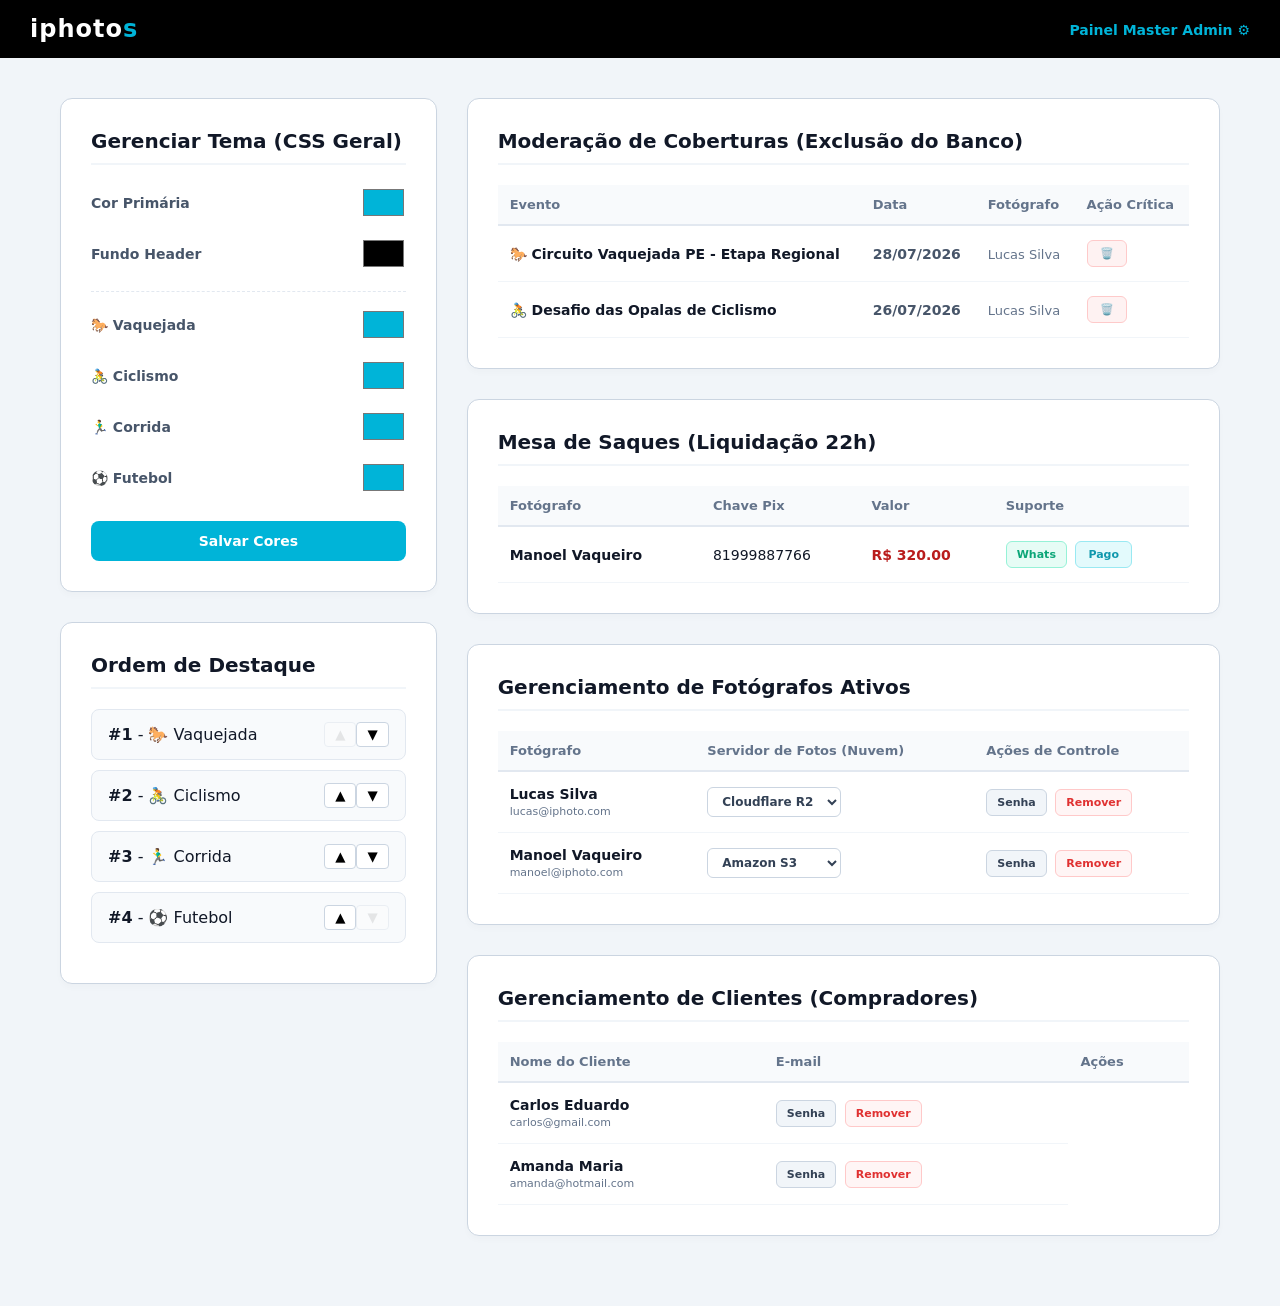
==== commit 5397a54c: "Update admin.html" ====
--- a/admin.html
+++ b/admin.html
@@ -15,26 +15,20 @@
     .btn-alterar-senha-admin { background-color: #f1f5f9; color: #334155; border: 1px solid #cbd5e1; padding: 6px 10px; border-radius: 6px; font-weight: 600; font-size: 11px; cursor: pointer; margin-right: 4px; }
     .btn-remover-usuario-admin { background-color: #fff5f5; color: #e03131; border: 1px solid #ffc9c9; padding: 6px 10px; border-radius: 6px; font-weight: 600; font-size: 11px; cursor: pointer; }
     
-    /* Novos estilos visuais para a seleção de Banco de Dados Multi-Cloud */
-    .seletor-banco-caixa {
-      display: flex;
-      align-items: center;
-      justify-content: space-between;
-      padding: 12px;
+    /* Estilo para o menu de seleção do servidor individual por fotógrafo */
+    .select-nuvem-individual {
+      padding: 6px 10px;
       border: 1px solid #cbd5e1;
-      background: #f8fafc;
-      border-radius: 8px;
-      margin-bottom: 12px;
-    }
-    .seletor-banco-caixa.ativo {
-      border: 2px solid #00b4d8;
-      background: #e3fafc;
-    }
-    .badge-banco-status {
-      font-size: 11px;
-      font-weight: bold;
-      padding: 2px 6px;
-      border-radius: 4px;
+      border-radius: 6px;
+      font-size: 12px;
+      background-color: #ffffff;
+      color: #334155;
+      font-weight: 600;
+      outline: none;
+      cursor: pointer;
+    }
+    .select-nuvem-individual:focus {
+      border-color: #00b4d8;
     }
   </style>
 </head>
@@ -71,16 +65,6 @@
     </div>
 
     <div>
-      <!-- NOVO: SELEÇÃO DO BANCO DE DADOS EM NUVEM ATIVO (EXPLICITADO PRO CLAUDE) -->
-      <div class="card-admin">
-        <h2>Configuração de Armazenamento em Nuvem (Multi-Cloud)</h2>
-        <p style="font-size:12px; color:#64748b; margin-bottom:15px;">Escolha qual banco de dados/bucket está ativo para salvar os novos lotes de fotos enviados pelos fotógrafos.</p>
-        
-        <div id="container-bancos-nuvem">
-          <!-- Injetado dinamicamente pela Parte 2 -->
-        </div>
-      </div>
-
       <!-- MODERAÇÃO DE COBERTURAS -->
       <div class="card-admin">
         <h2>Moderação de Coberturas (Exclusão do Banco)</h2>
@@ -103,14 +87,16 @@
         </table>
       </div>
 
-      <!-- GERENCIAMENTO FOTÓGRAFOS -->
+      <!-- CORRIGIDO: GERENCIAMENTO DE FOTÓGRAFOS COM MULTI-CLOUD INDIVIDUAL -->
       <div class="card-admin">
         <h2>Gerenciamento de Fotógrafos Ativos</h2>
         <table class="lista-admin">
           <thead>
-            <tr><th>Nome do Profissional</th><th>E-mail</th><th>Ações</th></tr>
+            <tr><th>Fotógrafo</th><th>Servidor de Fotos (Nuvem)</th><th>Ações de Controle</th></tr>
           </thead>
-          <tbody id="tabela-fotografos-admin"></tbody>
+          <tbody id="tabela-fotografos-admin">
+            <!-- Injetado dinamicamente via Script da Parte 2 -->
+          </tbody>
         </table>
       </div>
 
@@ -126,49 +112,11 @@
       </div>
     </div>
   </div>
-  <!-- SCRIPT PARTE 2A - GERENCIADOR MULTI-CLOUD E USUÁRIOS -->
+  <!-- SCRIPT PARTE 2A - CONTROLE DE USUÁRIOS E MULTI-CLOUD INDIVIDUAL -->
   <script>
-    let bancosNuvemBD = [
-      { id: "r2-principal", nome: "Cloudflare R2 - Principal (BR)", tipo: "S3 Compatible", ativo: true },
-      { id: "s3-backup", nome: "Amazon S3 - Secundário (US)", tipo: "AWS S3", ativo: false },
-      { id: "supabase-storage", nome: "Supabase Storage - Fotos (Lote)", tipo: "Supabase Storage", ativo: false }
-    ];
-
-    function renderizarGerenciadorMultiCloud() {
-      const container = document.getElementById('container-bancos-nuvem');
-      if(!container) return;
-      container.innerHTML = '';
-
-      bancosNuvemBD.forEach(banco => {
-        const classeAtivo = banco.ativo ? 'ativo' : '';
-        const textoBotao = banco.ativo ? '🟢 Selecionado' : 'Selecionar';
-        const estiloBadge = banco.ativo ? 'background:#12b886; color:white;' : 'background:#e2e8f0; color:#475569;';
-
-        container.innerHTML += `
-          <div class="seletor-banco-caixa ${classeAtivo}">
-            <div>
-              <p style="font-size:14px; font-weight:bold;">${banco.nome}</p>
-              <p style="font-size:11px; color:#64748b;">Tipo: <code>${banco.tipo}</code></p>
-            </div>
-            <div style="display:flex; align-items:center; gap:12px;">
-              <span class="badge-banco-status" style="${estiloBadge}">${banco.ativo ? 'ATIVO' : 'STANDBY'}</span>
-              <button class="btn-alterar-senha-admin" style="margin:0;" onclick="alternarBancoDeDadosAtivo('${banco.id}')">${textoBotao}</button>
-            </div>
-          </div>
-        `;
-      });
-    }
-
-    function alternarBancoDeDadosAtivo(idBanco) {
-      bancosNuvemBD.forEach(b => { b.ativo = (b.id === idBanco); });
-      localStorage.setItem('iphotos_banco_ativo_id', idBanco);
-      alert('Servidor de armazenamento alterado no painel!');
-      renderizarGerenciadorMultiCloud();
-    }
-
     const listagemFotografosBD = [
-      { id: 201, nome: "Lucas Silva", email: "lucas@iphoto.com" },
-      { id: 202, nome: "Manoel Vaqueiro", email: "manoel@iphoto.com" }
+      { id: 201, nome: "Lucas Silva", email: "lucas@iphoto.com", storageId: "r2" },
+      { id: 202, nome: "Manoel Vaqueiro", email: "manoel@iphoto.com", storageId: "s3" }
     ];
 
     const listagemClientesBD = [
@@ -185,13 +133,21 @@
       tabelaClientes.innerHTML = '';
 
       listagemFotografosBD.forEach(f => {
+        const nuvemSalva = localStorage.getItem('iphotos_storage_fotógrafo_' + f.id) || f.storageId;
+
         tabelaFotografos.innerHTML += `
           <tr id="linha-usuario-admin-${f.id}">
-            <td><strong>${f.nome}</strong></td>
-            <td><span style="color:#64748b;">${f.email}</span></td>
+            <td><strong>${f.nome}</strong><br><span style="font-size:11px; color:#64748b;">${f.email}</span></td>
             <td>
-              <button class="btn-alterar-senha-admin" onclick="alterarSenhaUsuarioBanco(${f.id}, '${f.nome}', 'fotografo')">Senha</button>
-              <button class="btn-remover-usuario-admin" onclick="removerUsuarioPermanenteBanco(${f.id}, '${f.nome}', 'fotografo')">Remover</button>
+              <select class="select-nuvem-individual" onchange="alterarNuvemIndividualFotografo(${f.id}, '${f.nome}', this.value)">
+                <option value="r2" ${nuvemSalva === 'r2' ? 'selected' : ''}>Cloudflare R2</option>
+                <option value="s3" ${nuvemSalva === 's3' ? 'selected' : ''}>Amazon S3</option>
+                <option value="supabase" ${nuvemSalva === 'supabase' ? 'selected' : ''}>Supabase</option>
+              </select>
+            </td>
+            <td>
+              <button class="btn-alterar-senha-admin" onclick="alterarSenhaUsuarioBanco(${f.id}, '${f.nome}', 'fotógrafo')">Senha</button>
+              <button class="btn-remover-usuario-admin" onclick="removerUsuarioPermanenteBanco(${f.id}, '${f.nome}', 'fotógrafo')">Remover</button>
             </td>
           </tr>
         `;
@@ -200,8 +156,7 @@
       listagemClientesBD.forEach(c => {
         tabelaClientes.innerHTML += `
           <tr id="linha-usuario-admin-${c.id}">
-            <td><strong>${c.nome}</strong></td>
-            <td><span style="color:#64748b;">${c.email}</span></td>
+            <td><strong>${c.nome}</strong><br><span style="font-size:11px; color:#64748b;">${c.email}</span></td>
             <td>
               <button class="btn-alterar-senha-admin" onclick="alterarSenhaUsuarioBanco(${c.id}, '${c.nome}', 'cliente')">Senha</button>
               <button class="btn-remover-usuario-admin" onclick="removerUsuarioPermanenteBanco(${c.id}, '${c.nome}', 'cliente')">Remover</button>
@@ -211,9 +166,15 @@
       });
     }
 
+    function alterarNuvemIndividualFotografo(idFotografo, nomeFotografo, novoStorageId) {
+      localStorage.setItem('iphotos_storage_fotógrafo_' + idFotografo, novoStorageId);
+      alert(`Servidor do fotógrafo ${nomeFotografo} alterado com sucesso!`);
+    }
+
     function alterarSenhaUsuarioBanco(id, nome, tipo) {
       const novaSenha = prompt(`Nova senha para ${nome}:`);
       if (novaSenha && novaSenha.trim().length >= 6) alert('Senha alterada.');
+      else if (novaSenha) alert('Erro: Mínimo 6 caracteres.');
     }
 
     function removerUsuarioPermanenteBanco(id, nome, tipo) {
@@ -308,18 +269,12 @@
         if(cores.futebol) document.getElementById('cor-cat-futebol').value = cores.futebol;
       }
       if(localStorage.getItem('iphotos_primaria')) document.getElementById('input-primaria').value = localStorage.getItem('iphotos_primaria');
-      if(localStorage.getItem('iphotos_topo')) document.getElementById('input-topo').value = localStorage.getItem('input-topo');
+      if(localStorage.getItem('iphotos_topo')) document.getElementById('input-topo').value = localStorage.getItem('iphotos_topo');
       
-      if(localStorage.getItem('iphotos_banco_ativo_id')) {
-        const idSalvo = localStorage.getItem('iphotos_banco_ativo_id');
-        bancosNuvemBD.forEach(b => b.ativo = (b.id === idSalvo));
-      }
-
       renderizarControlesOrdem();
       carregarFilaSaquesAdmin();
       carregarEventosParaModeracao();
       carregarUsuariosParaGerenciamento();
-      renderizarGerenciadorMultiCloud();
     };
 
     function renderizarControlesOrdem() {
@@ -330,7 +285,7 @@
       ordemCategorias.forEach((cat, index) => {
         const isFirst = index === 0;
         const isLast = index === ordemCategorias.length - 1;
-        container.innerHTML += `<div class="item-ordem"><span><strong>#${index + 1}</strong> - ${nomes[cat]}</span><div class="controles-ordem"><button type="button" onclick="moverCatar(${index}, -1)" ${isFirst ? 'disabled style="opacity:0.3"' : ''}>▲</button><button type="button" onclick="moverCatar(${index}, 1)" ${isLast ? 'disabled style="opacity:0.3"' : ''}>▼</button></div></div>`;
+        container.innerHTML += '<div class="item-ordem"><span><strong>#' + (index + 1) + '</strong> - ' + nomes[cat] + '</span><div class="controles-ordem"><button type="button" onclick="moverCatar(' + index + ', -1)" ' + (isFirst ? 'disabled style="opacity:0.3"' : '') + '>▲</button><button type="button" onclick="moverCatar(' + index + ', 1)" ' + (isLast ? 'disabled style="opacity:0.3"' : '') + '>▼</button></div></div>';
       });
     }
 
